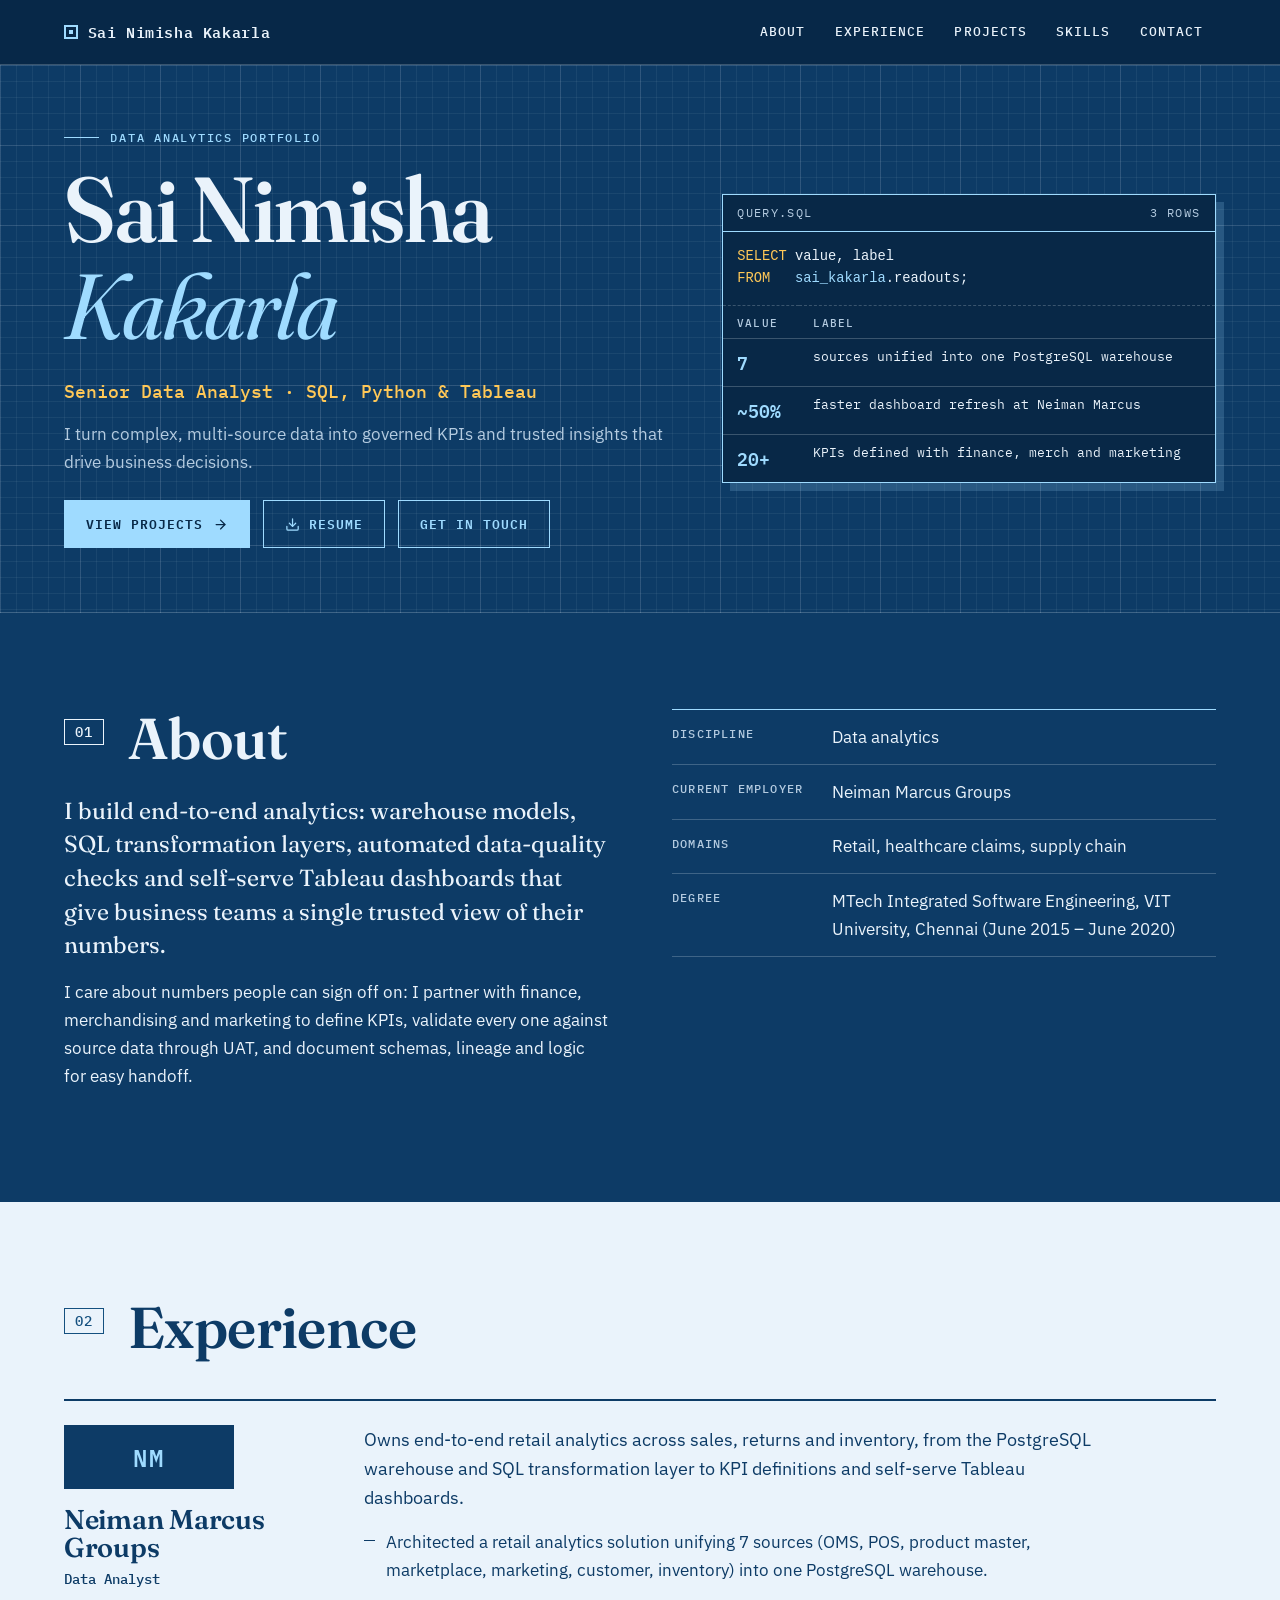
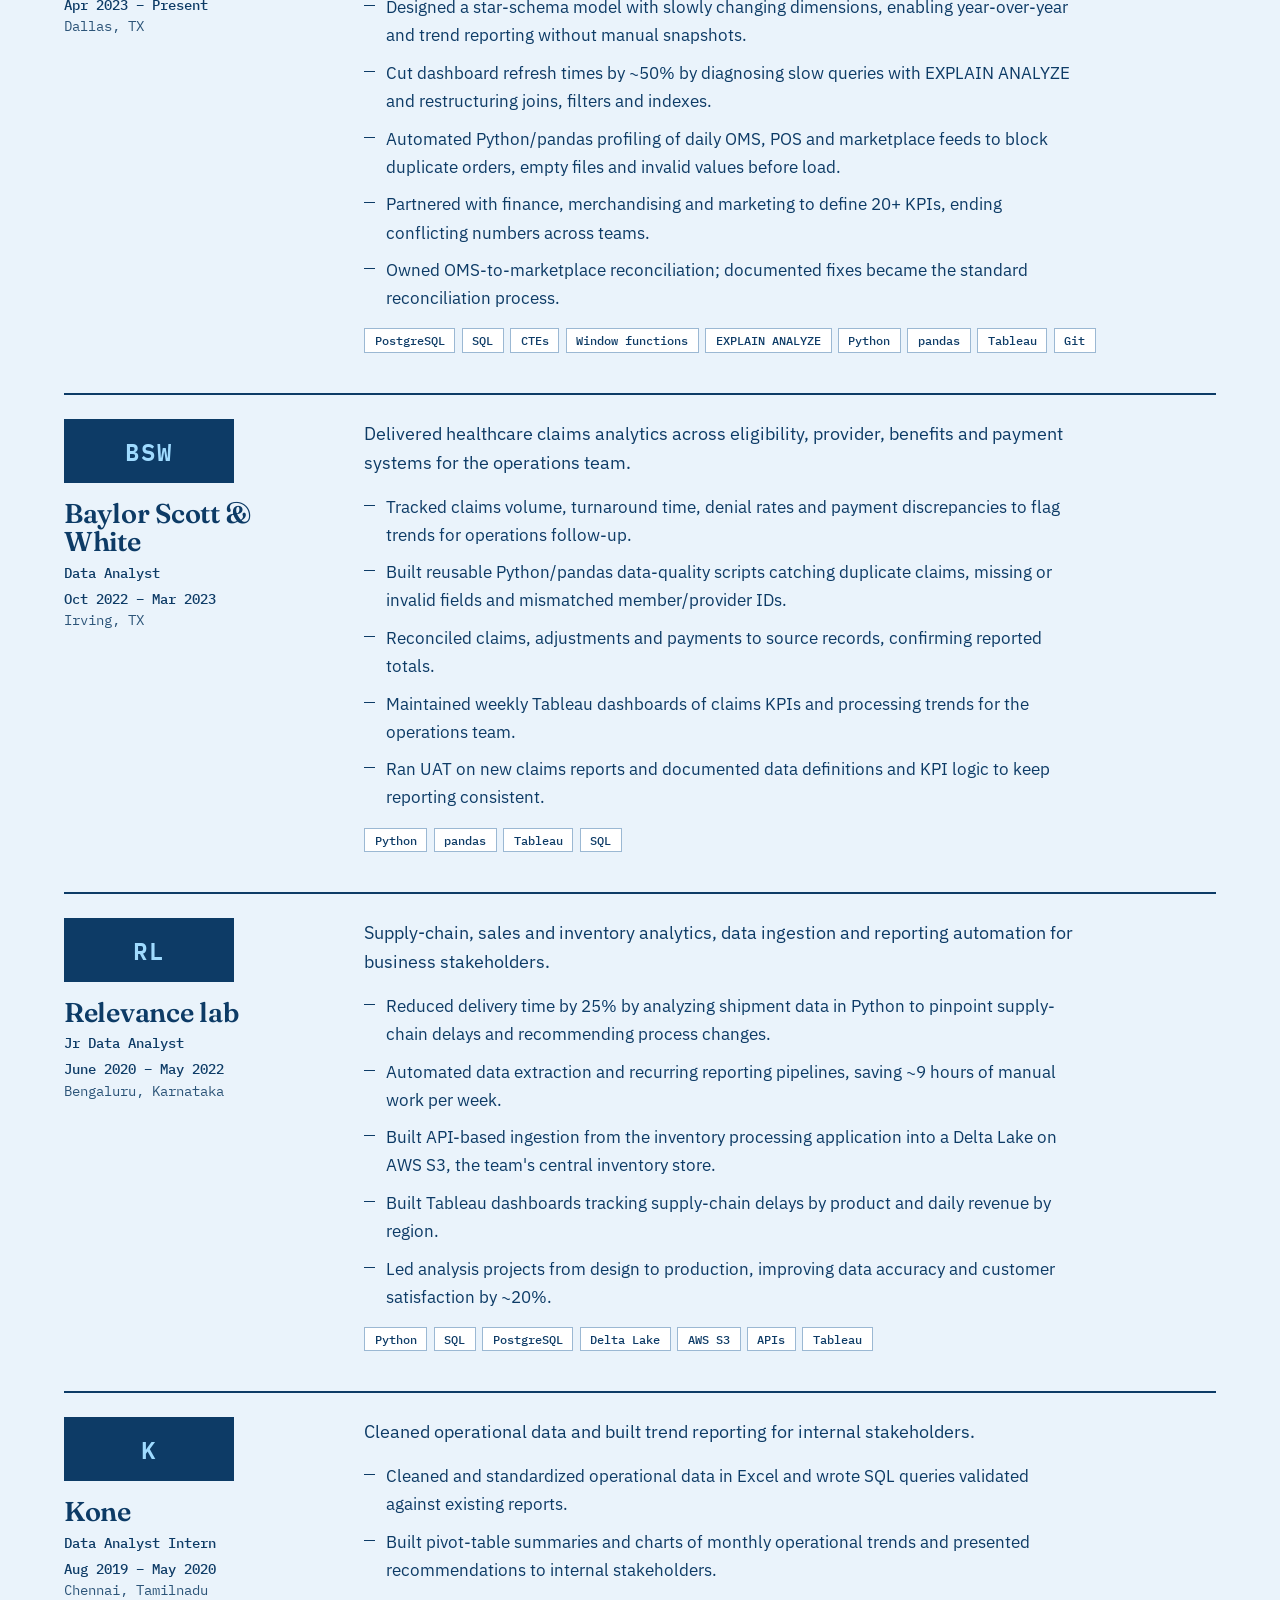
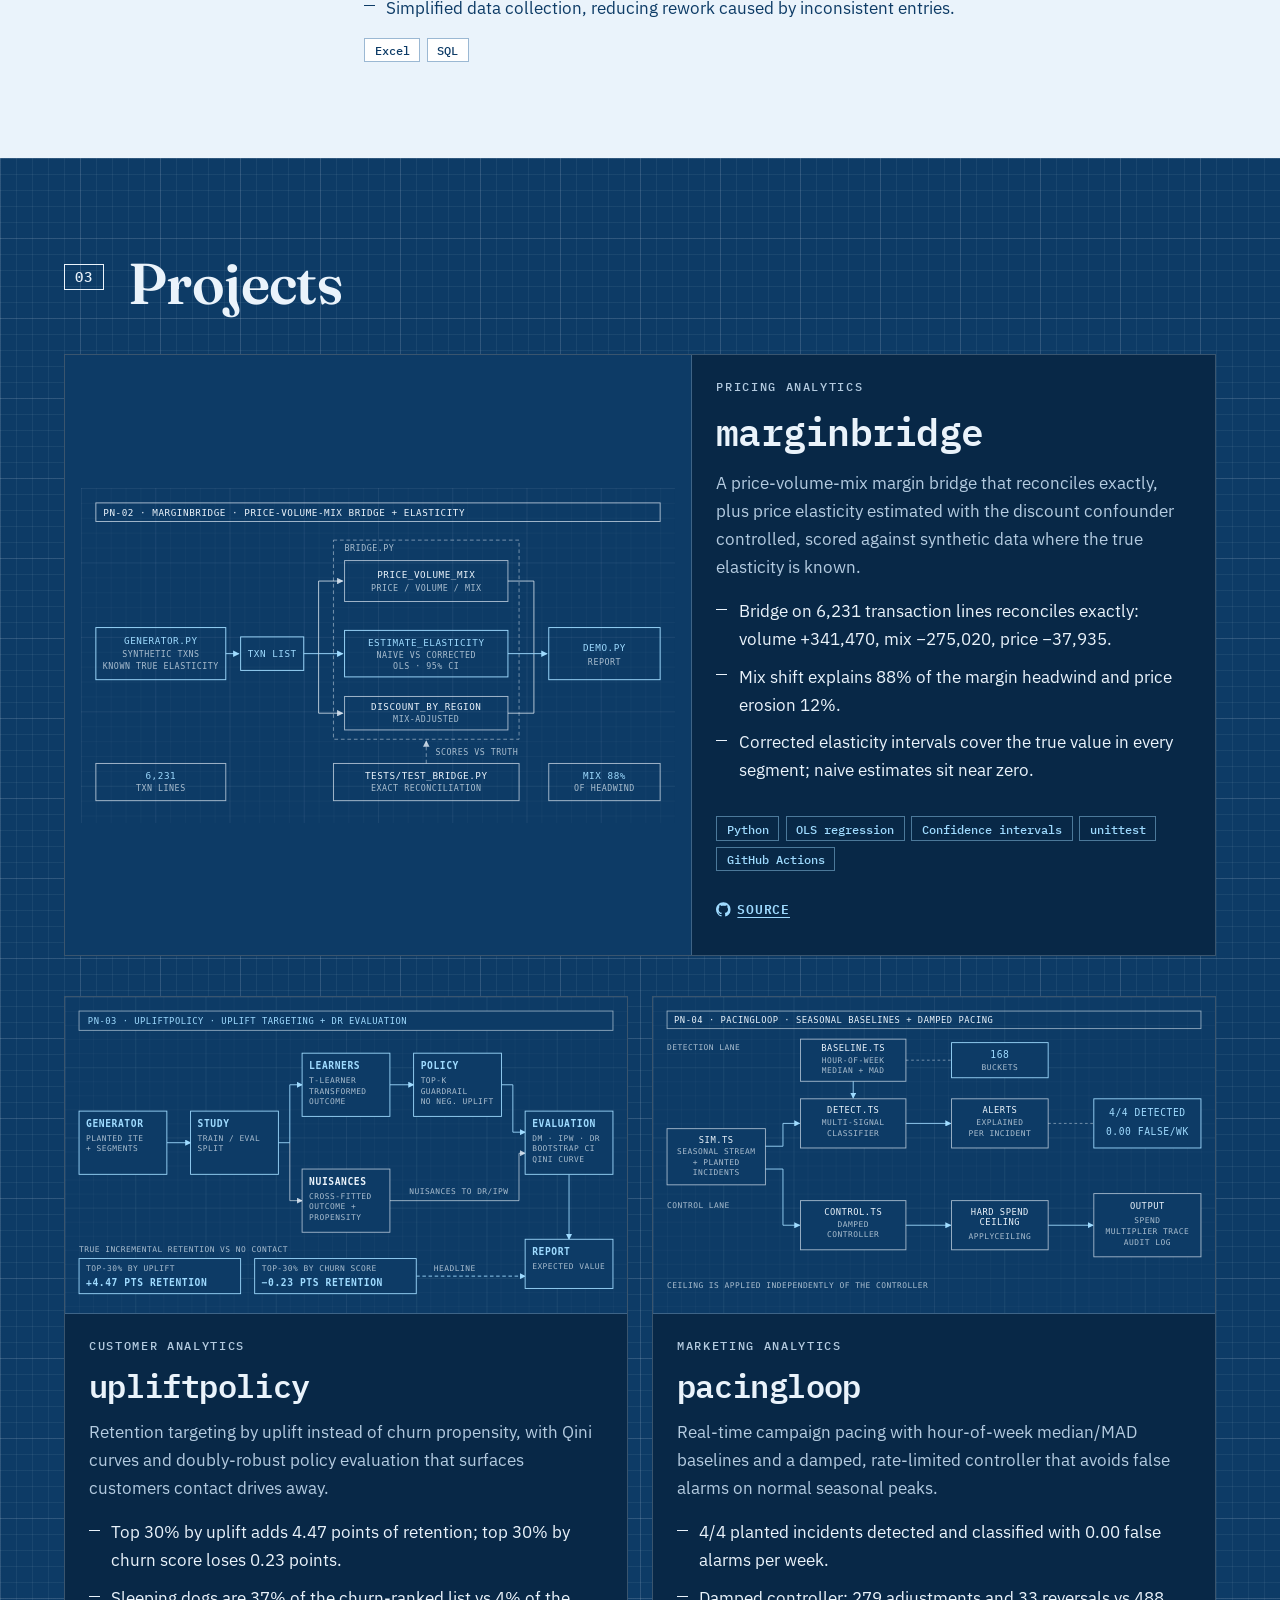
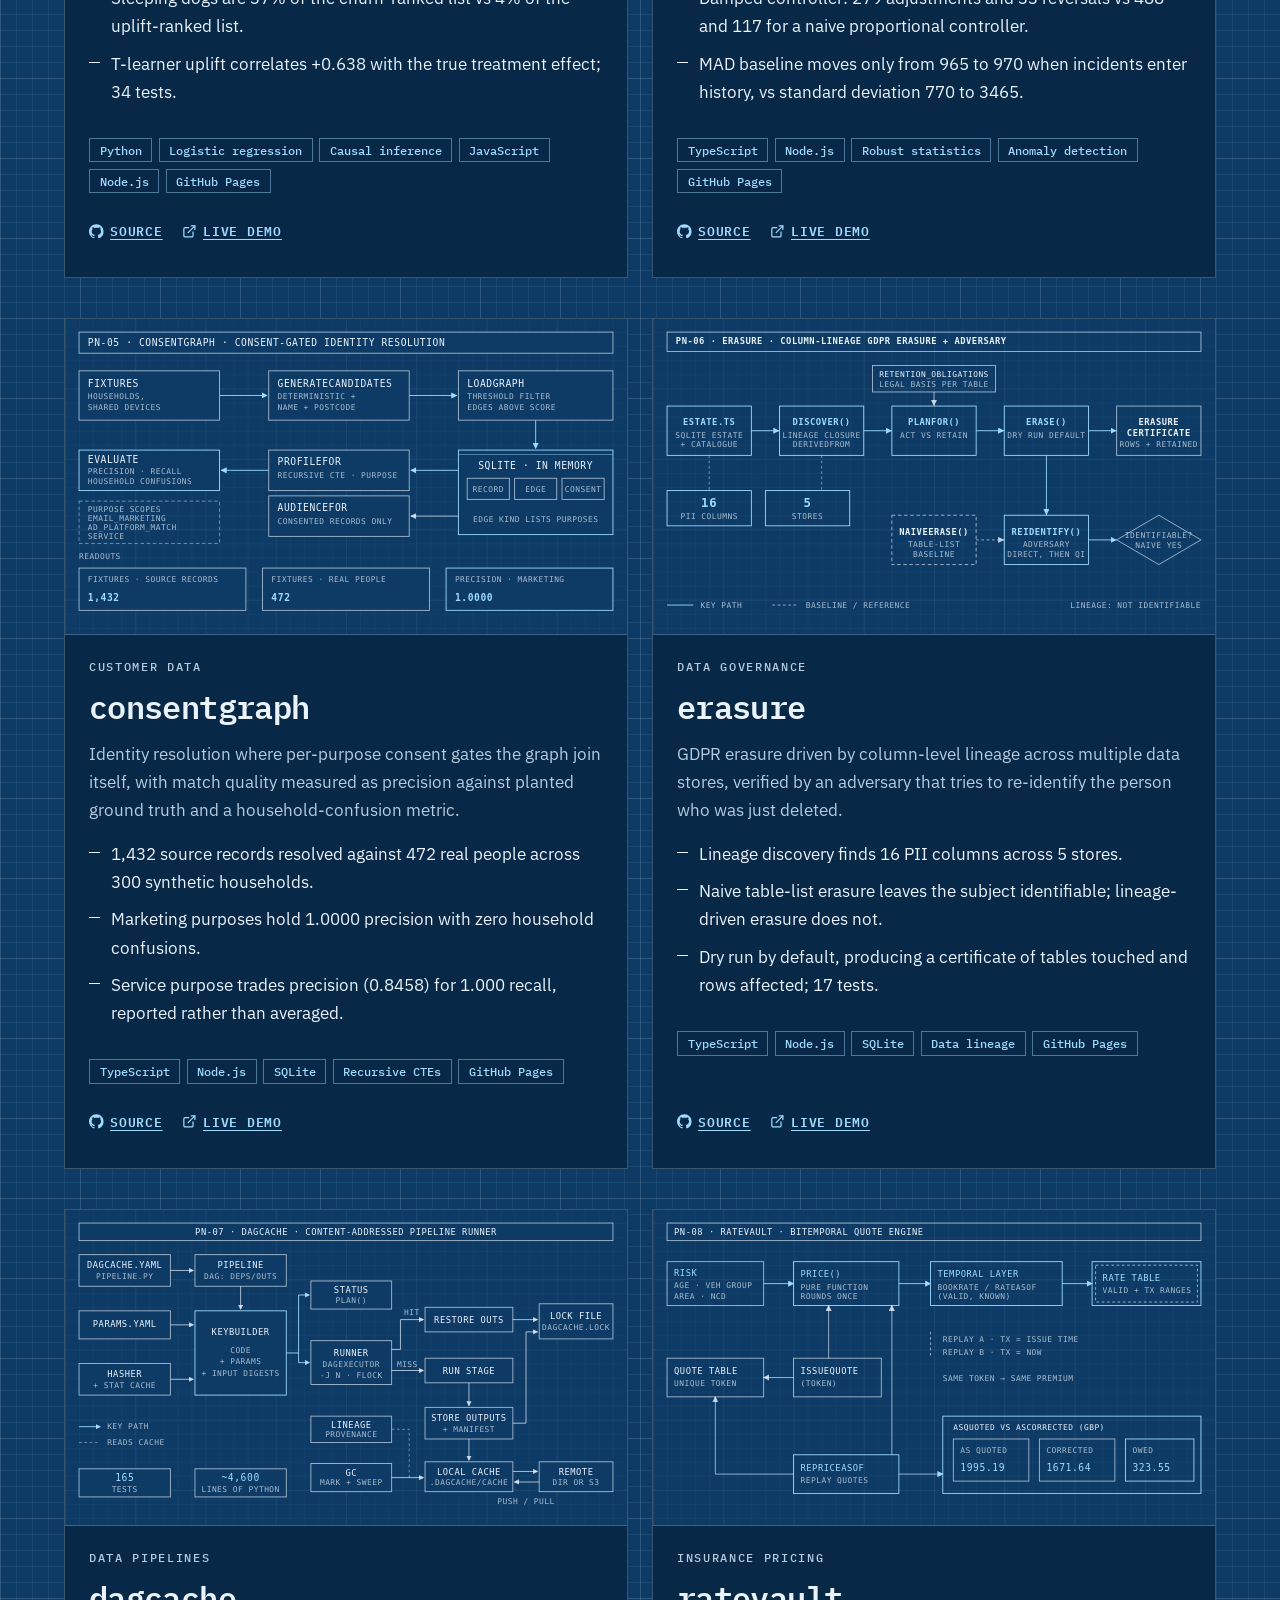
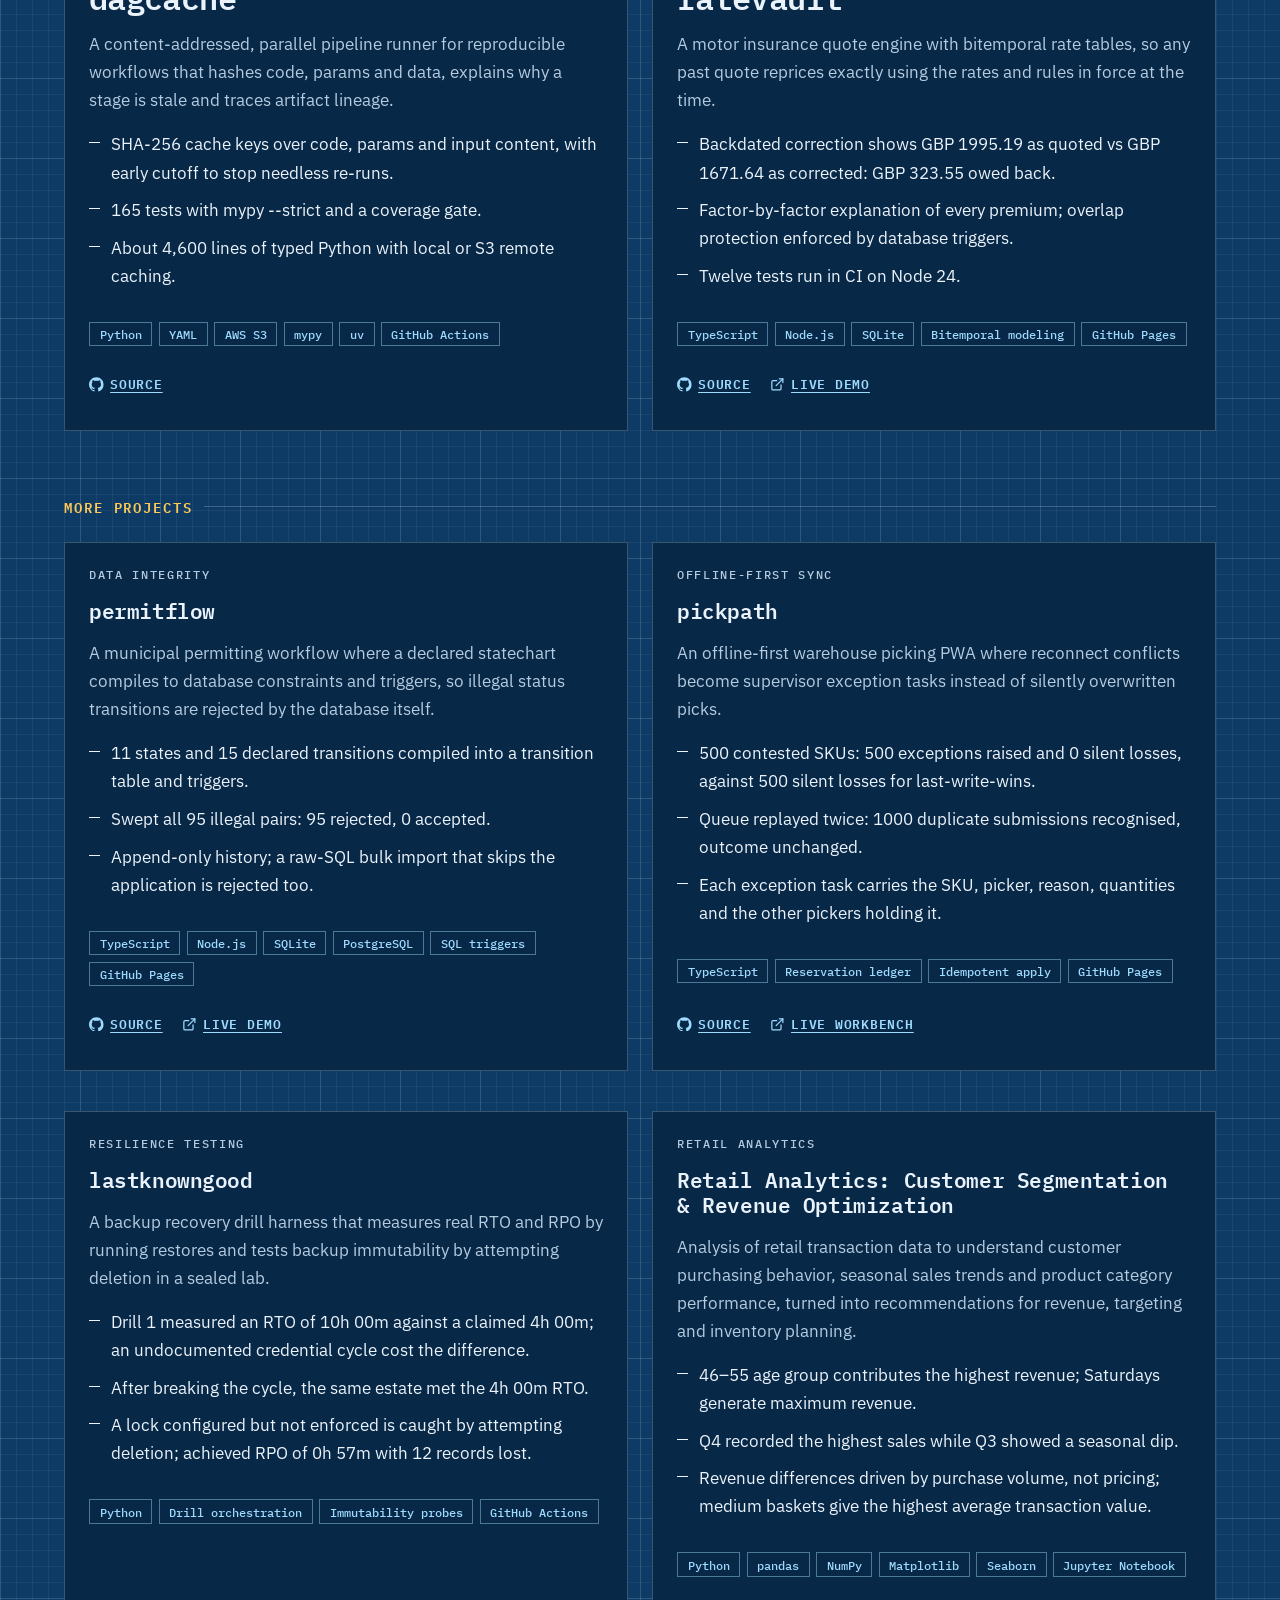
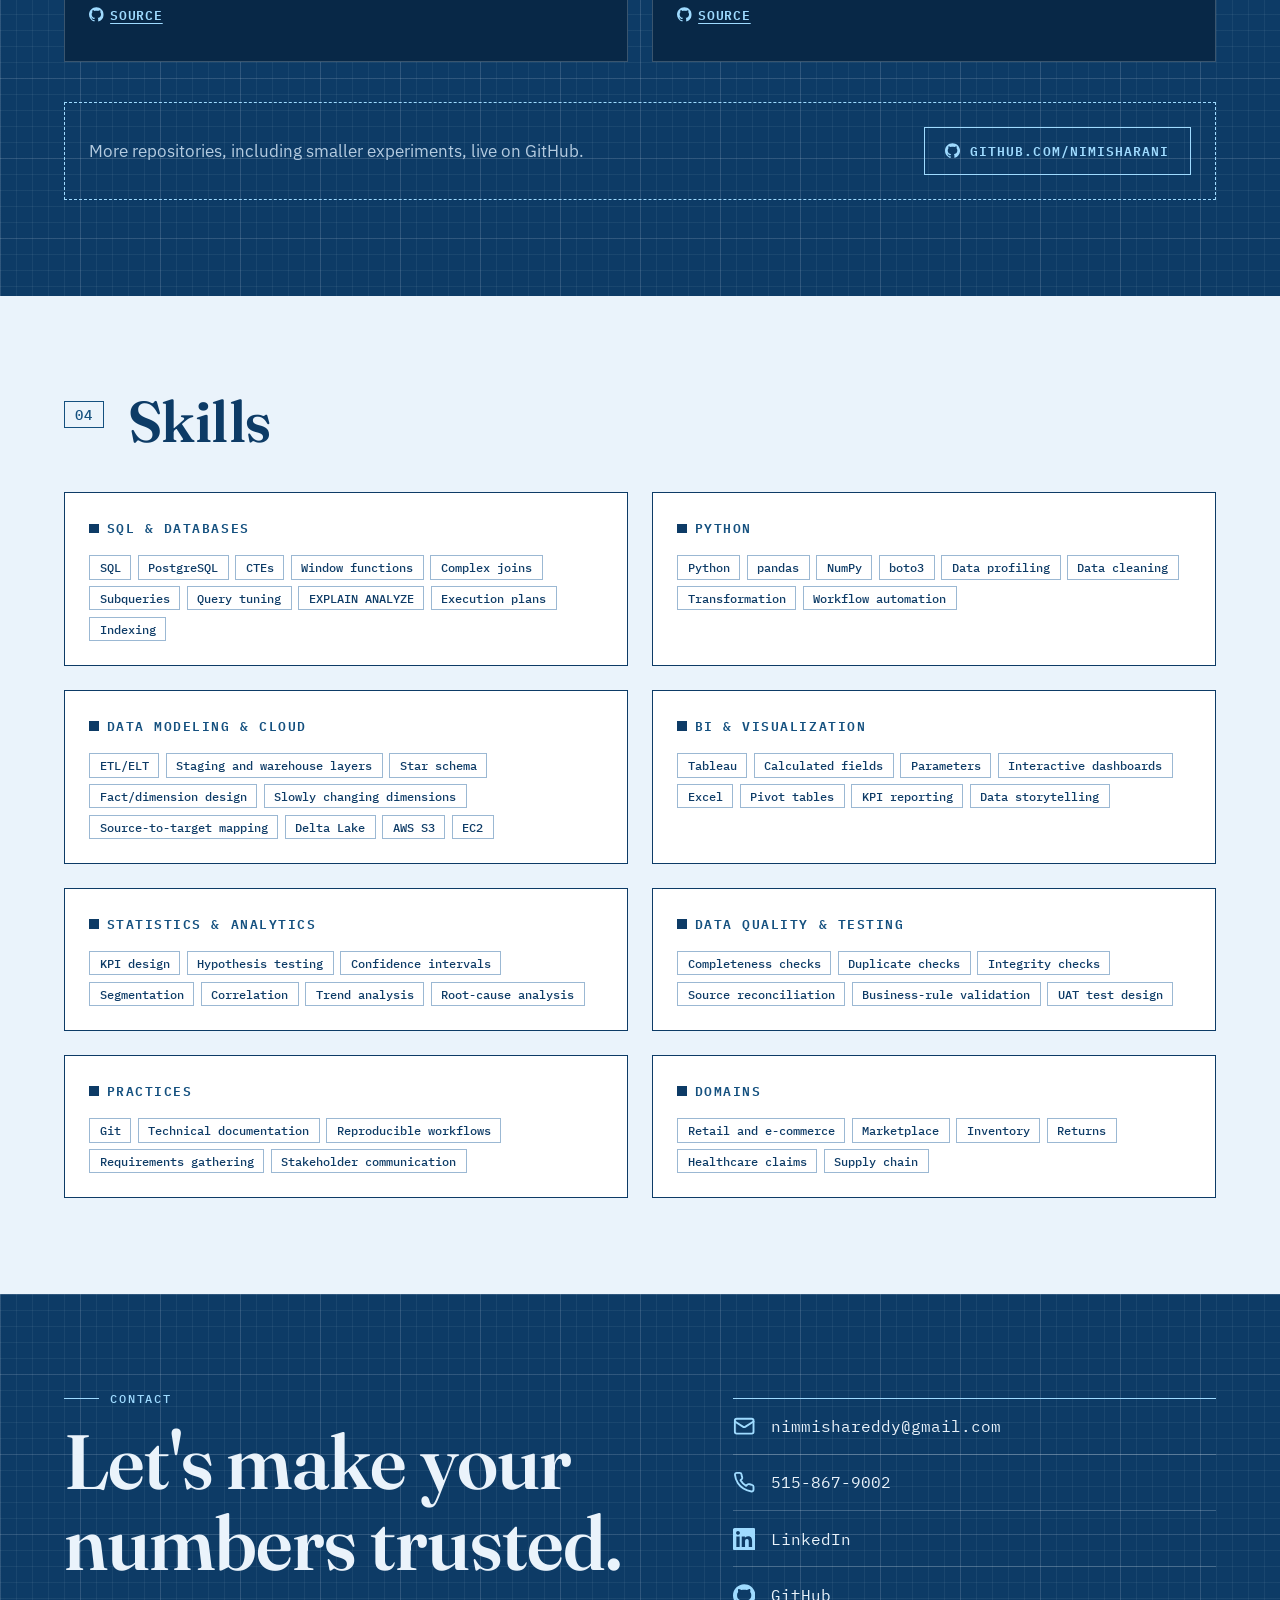
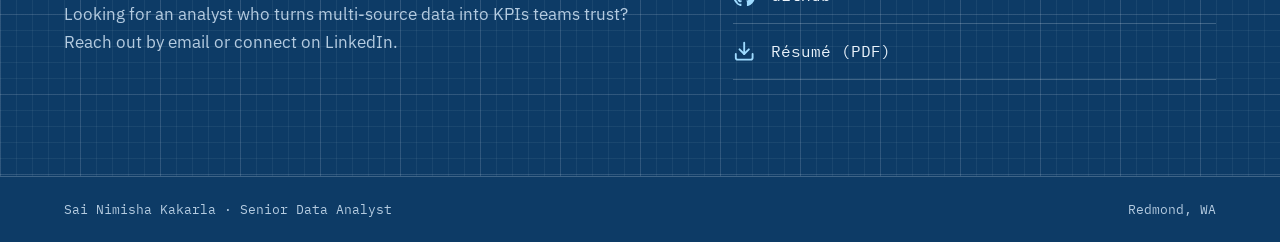
==== index.html @ 50455435 "Portfolio website, revision 1" ====
<!DOCTYPE html>
<html lang="en">
<head>
<meta charset="utf-8">
<meta name="viewport" content="width=device-width, initial-scale=1">
<title>Sai Nimisha Kakarla | Senior Data Analyst</title>
<meta name="description" content="Senior Data Analyst with 6+ years in retail, healthcare and supply chain, building governed KPIs and trusted analytics in SQL, Python and Tableau.">
<link rel="canonical" href="https://nimisharani.github.io/">
<meta property="og:type" content="website">
<meta property="og:title" content="Sai Nimisha Kakarla | Senior Data Analyst">
<meta property="og:description" content="Senior Data Analyst with 6+ years in retail, healthcare and supply chain, building governed KPIs and trusted analytics in SQL, Python and Tableau.">
<meta property="og:url" content="https://nimisharani.github.io/">
<meta property="og:image" content="https://nimisharani.github.io/assets/images/social-card.png">
<meta name="twitter:card" content="summary_large_image">
<meta name="theme-color" content="#0D3B66">
<link rel="icon" href="favicon.svg" type="image/svg+xml">
<link rel="apple-touch-icon" href="apple-touch-icon.png">
<link rel="preconnect" href="https://fonts.googleapis.com">
<link rel="preconnect" href="https://fonts.gstatic.com" crossorigin>
<link href="https://fonts.googleapis.com/css2?family=Fraunces:ital,opsz,wght@0,9..144,400;0,9..144,600;1,9..144,400&family=IBM+Plex+Mono:wght@400;500;600&family=IBM+Plex+Sans:wght@400;500&display=swap" rel="stylesheet">
<link rel="stylesheet" href="assets/css/style.css">
<script type="application/ld+json">{"@context":"https://schema.org","@type":"Person","name":"Sai Nimisha Kakarla","jobTitle":"Senior Data Analyst","url":"https://nimisharani.github.io/","sameAs":["https://github.com/Nimisharani","https://www.linkedin.com/in/nimisha-reddy-810a84141"],"address":{"@type":"PostalAddress","addressLocality":"Redmond","addressRegion":"WA"}}</script>
</head>
<body>
<svg width="0" height="0" style="position:absolute" aria-hidden="true" focusable="false">
  <symbol id="i-github" viewBox="0 0 24 24" fill="currentColor"><path d="M12 .297c-6.63 0-12 5.373-12 12 0 5.303 3.438 9.8 8.205 11.385 .6 .113 .82-.258 .82-.577 0-.285-.01-1.04-.015-2.04-3.338 .724-4.042-1.61-4.042-1.61C4.422 18.07 3.633 17.7 3.633 17.7c-1.087-.744 .084-.729 .084-.729 1.205 .084 1.838 1.236 1.838 1.236 1.07 1.835 2.809 1.305 3.495 .998 .108-.776 .417-1.305 .76-1.605-2.665-.3-5.466-1.332-5.466-5.93 0-1.31 .465-2.38 1.235-3.22-.135-.303-.54-1.523 .105-3.176 0 0 1.005-.322 3.3 1.23 .96-.267 1.98-.399 3-.405 1.02 .006 2.04 .138 3 .405 2.28-1.552 3.285-1.23 3.285-1.23 .645 1.653 .24 2.873 .12 3.176 .765 .84 1.23 1.91 1.23 3.22 0 4.61-2.805 5.625-5.475 5.92 .42 .36 .81 1.096 .81 2.22 0 1.606-.015 2.896-.015 3.286 0 .315 .21 .69 .825 .57C20.565 22.092 24 17.592 24 12.297c0-6.627-5.373-12-12-12"/></symbol>
  <symbol id="i-linkedin" viewBox="0 0 24 24" fill="currentColor"><path d="M20.447 20.452h-3.554v-5.569c0-1.328-.027-3.037-1.852-3.037-1.853 0-2.136 1.445-2.136 2.939v5.667H9.351V9h3.414v1.561h.046c.477-.9 1.637-1.85 3.37-1.85 3.601 0 4.267 2.37 4.267 5.455v6.286zM5.337 7.433c-1.144 0-2.063-.926-2.063-2.065 0-1.138 .92-2.063 2.063-2.063 1.14 0 2.064 .925 2.064 2.063 0 1.139-.925 2.065-2.064 2.065zm1.782 13.019H3.555V9h3.564v11.452zM22.225 0H1.771C.792 0 0 .774 0 1.729v20.542C0 23.227 .792 24 1.771 24h20.451C23.2 24 24 23.227 24 22.271V1.729C24 .774 23.2 0 22.222 0h.003z"/></symbol>
  <symbol id="i-mail" viewBox="0 0 24 24" fill="none" stroke="currentColor" stroke-width="2" stroke-linecap="round" stroke-linejoin="round"><rect width="20" height="16" x="2" y="4" rx="2"/><path d="m22 7-8.97 5.7a1.94 1.94 0 0 1-2.06 0L2 7"/></symbol>
  <symbol id="i-phone" viewBox="0 0 24 24" fill="none" stroke="currentColor" stroke-width="2" stroke-linecap="round" stroke-linejoin="round"><path d="M22 16.92v3a2 2 0 0 1-2.18 2 19.79 19.79 0 0 1-8.63-3.07 19.5 19.5 0 0 1-6-6 19.79 19.79 0 0 1-3.07-8.67A2 2 0 0 1 4.11 2h3a2 2 0 0 1 2 1.72 12.84 12.84 0 0 0 .7 2.81 2 2 0 0 1-.45 2.11L8.09 9.91a16 16 0 0 0 6 6l1.27-1.27a2 2 0 0 1 2.11-.45 12.84 12.84 0 0 0 2.81.7A2 2 0 0 1 22 16.92z"/></symbol>
  <symbol id="i-ext" viewBox="0 0 24 24" fill="none" stroke="currentColor" stroke-width="2" stroke-linecap="round" stroke-linejoin="round"><path d="M15 3h6v6"/><path d="M10 14 21 3"/><path d="M18 13v6a2 2 0 0 1-2 2H5a2 2 0 0 1-2-2V8a2 2 0 0 1 2-2h6"/></symbol>
  <symbol id="i-down" viewBox="0 0 24 24" fill="none" stroke="currentColor" stroke-width="2" stroke-linecap="round" stroke-linejoin="round"><path d="M21 15v4a2 2 0 0 1-2 2H5a2 2 0 0 1-2-2v-4"/><polyline points="7 10 12 15 17 10"/><line x1="12" x2="12" y1="15" y2="3"/></symbol>
  <symbol id="i-arrow" viewBox="0 0 24 24" fill="none" stroke="currentColor" stroke-width="2" stroke-linecap="round" stroke-linejoin="round"><path d="M5 12h14"/><path d="m12 5 7 7-7 7"/></symbol>
  <symbol id="i-menu" viewBox="0 0 24 24" fill="none" stroke="currentColor" stroke-width="2" stroke-linecap="round" stroke-linejoin="round"><line x1="4" x2="20" y1="12" y2="12"/><line x1="4" x2="20" y1="6" y2="6"/><line x1="4" x2="20" y1="18" y2="18"/></symbol>
  <symbol id="i-pin" viewBox="0 0 24 24" fill="none" stroke="currentColor" stroke-width="2" stroke-linecap="round" stroke-linejoin="round"><path d="M20 10c0 4.993-5.539 10.193-7.399 11.799a1 1 0 0 1-1.202 0C9.539 20.193 4 14.993 4 10a8 8 0 0 1 16 0"/><circle cx="12" cy="10" r="3"/></symbol>
</svg>
<a class="skip" href="#main">Skip to content</a>

<header class="top">
  <div class="wrap">
    <a class="brand" href="#top"><i aria-hidden="true"></i>Sai Nimisha Kakarla</a>
    <nav class="nav-d" aria-label="Primary">
      <a href="#about">About</a><a href="#experience">Experience</a><a href="#projects">Projects</a><a href="#skills">Skills</a><a href="#contact">Contact</a>
    </nav>
    <details class="nav-m">
      <summary><svg class="kit-icon" aria-hidden="true"><use href="#i-menu"/></svg>Menu</summary>
      <nav class="panel" aria-label="Mobile">
        <a href="#about">About</a><a href="#experience">Experience</a><a href="#projects">Projects</a><a href="#skills">Skills</a><a href="#contact">Contact</a>
      </nav>
    </details>
  </div>
</header>

<main id="main">
<div id="top" class="hero grid-bg">
  <div class="wrap">
    <div>
      <p class="tag">Data analytics portfolio</p>
      <h1>Sai Nimisha <em>Kakarla</em></h1>
      <p class="role">Senior Data Analyst · SQL, Python &amp; Tableau</p>
      <p class="lede">I turn complex, multi-source data into governed KPIs and trusted insights that drive business decisions.</p>
      <div class="btns">
        <a class="btn primary" href="#projects">View projects <svg class="kit-icon" aria-hidden="true"><use href="#i-arrow"/></svg></a>
        <a class="btn" href="assets/files/sai-kakarla-resume.pdf"><svg class="kit-icon" aria-hidden="true"><use href="#i-down"/></svg>Resume</a>
        <a class="btn" href="#contact">Get in touch</a>
      </div>
    </div>
    <aside class="query" aria-label="Career readout">
      <header><span>query.sql</span><span>3 rows</span></header>
      <pre><span class="k">SELECT</span> value, label
<span class="k">FROM</span>   <span class="c">sai_kakarla</span>.readouts;</pre>
      <table>
        <thead><tr><th scope="col">value</th><th scope="col">label</th></tr></thead>
        <tbody>
          <tr><td>7</td><td>sources unified into one PostgreSQL warehouse</td></tr>
          <tr><td>~50%</td><td>faster dashboard refresh at Neiman Marcus</td></tr>
          <tr><td>20+</td><td>KPIs defined with finance, merch and marketing</td></tr>
        </tbody>
      </table>
    </aside>
  </div>
</div>

<section id="about" class="about">
  <div class="wrap">
    <div>
      <div class="sec-head" style="margin-bottom:var(--s3)"><span class="n">01</span><h2>About</h2></div>
      <p>I build end-to-end analytics: warehouse models, SQL transformation layers, automated data-quality checks and self-serve Tableau dashboards that give business teams a single trusted view of their numbers.</p>
      <p>I care about numbers people can sign off on: I partner with finance, merchandising and marketing to define KPIs, validate every one against source data through UAT, and document schemas, lineage and logic for easy handoff.</p>
    </div>
    <dl class="facts">
      <div><dt>Discipline</dt><dd>Data analytics</dd></div>
      <div><dt>Current employer</dt><dd>Neiman Marcus Groups</dd></div>
      <div><dt>Domains</dt><dd>Retail, healthcare claims, supply chain</dd></div>
      <div><dt>Degree</dt><dd>MTech Integrated Software Engineering, VIT University, Chennai (June 2015 – June 2020)</dd></div>
    </dl>
  </div>
</section>

<section id="experience" class="pale">
  <div class="wrap">
    <div class="sec-head"><span class="n">02</span><h2>Experience</h2></div>
    <div class="roles">

      <article class="role-card">
        <div class="role-meta">
          <div class="logo" aria-hidden="true">NM</div>
          <h3>Neiman Marcus Groups</h3>
          <p class="dates">Data Analyst</p>
          <p class="dates">Apr 2023 – Present</p>
          <p class="loc">Dallas, TX</p>
        </div>
        <div class="role-body">
          <p>Owns end-to-end retail analytics across sales, returns and inventory, from the PostgreSQL warehouse and SQL transformation layer to KPI definitions and self-serve Tableau dashboards.</p>
          <details class="fold" open><summary>Highlights</summary>
          <ul class="hl">
            <li>Architected a retail analytics solution unifying 7 sources (OMS, POS, product master, marketplace, marketing, customer, inventory) into one PostgreSQL warehouse.</li>
            <li>Designed a star-schema model with slowly changing dimensions, enabling year-over-year and trend reporting without manual snapshots.</li>
            <li>Cut dashboard refresh times by ~50% by diagnosing slow queries with EXPLAIN ANALYZE and restructuring joins, filters and indexes.</li>
            <li>Automated Python/pandas profiling of daily OMS, POS and marketplace feeds to block duplicate orders, empty files and invalid values before load.</li>
            <li>Partnered with finance, merchandising and marketing to define 20+ KPIs, ending conflicting numbers across teams.</li>
            <li>Owned OMS-to-marketplace reconciliation; documented fixes became the standard reconciliation process.</li>
          </ul></details>
          <ul class="chips"><li>PostgreSQL</li><li>SQL</li><li>CTEs</li><li>Window functions</li><li>EXPLAIN ANALYZE</li><li>Python</li><li>pandas</li><li>Tableau</li><li>Git</li></ul>
        </div>
      </article>

      <article class="role-card">
        <div class="role-meta">
          <div class="logo" aria-hidden="true">BSW</div>
          <h3>Baylor Scott &amp; White</h3>
          <p class="dates">Data Analyst</p>
          <p class="dates">Oct 2022 – Mar 2023</p>
          <p class="loc">Irving, TX</p>
        </div>
        <div class="role-body">
          <p>Delivered healthcare claims analytics across eligibility, provider, benefits and payment systems for the operations team.</p>
          <details class="fold" open><summary>Highlights</summary>
          <ul class="hl">
            <li>Tracked claims volume, turnaround time, denial rates and payment discrepancies to flag trends for operations follow-up.</li>
            <li>Built reusable Python/pandas data-quality scripts catching duplicate claims, missing or invalid fields and mismatched member/provider IDs.</li>
            <li>Reconciled claims, adjustments and payments to source records, confirming reported totals.</li>
            <li>Maintained weekly Tableau dashboards of claims KPIs and processing trends for the operations team.</li>
            <li>Ran UAT on new claims reports and documented data definitions and KPI logic to keep reporting consistent.</li>
          </ul></details>
          <ul class="chips"><li>Python</li><li>pandas</li><li>Tableau</li><li>SQL</li></ul>
        </div>
      </article>

      <article class="role-card">
        <div class="role-meta">
          <div class="logo" aria-hidden="true">RL</div>
          <h3>Relevance lab</h3>
          <p class="dates">Jr Data Analyst</p>
          <p class="dates">June 2020 – May 2022</p>
          <p class="loc">Bengaluru, Karnataka</p>
        </div>
        <div class="role-body">
          <p>Supply-chain, sales and inventory analytics, data ingestion and reporting automation for business stakeholders.</p>
          <details class="fold" open><summary>Highlights</summary>
          <ul class="hl">
            <li>Reduced delivery time by 25% by analyzing shipment data in Python to pinpoint supply-chain delays and recommending process changes.</li>
            <li>Automated data extraction and recurring reporting pipelines, saving ~9 hours of manual work per week.</li>
            <li>Built API-based ingestion from the inventory processing application into a Delta Lake on AWS S3, the team's central inventory store.</li>
            <li>Built Tableau dashboards tracking supply-chain delays by product and daily revenue by region.</li>
            <li>Led analysis projects from design to production, improving data accuracy and customer satisfaction by ~20%.</li>
          </ul></details>
          <ul class="chips"><li>Python</li><li>SQL</li><li>PostgreSQL</li><li>Delta Lake</li><li>AWS S3</li><li>APIs</li><li>Tableau</li></ul>
        </div>
      </article>

      <article class="role-card">
        <div class="role-meta">
          <div class="logo" aria-hidden="true">K</div>
          <h3>Kone</h3>
          <p class="dates">Data Analyst Intern</p>
          <p class="dates">Aug 2019 – May 2020</p>
          <p class="loc">Chennai, Tamilnadu</p>
        </div>
        <div class="role-body">
          <p>Cleaned operational data and built trend reporting for internal stakeholders.</p>
          <details class="fold" open><summary>Highlights</summary>
          <ul class="hl">
            <li>Cleaned and standardized operational data in Excel and wrote SQL queries validated against existing reports.</li>
            <li>Built pivot-table summaries and charts of monthly operational trends and presented recommendations to internal stakeholders.</li>
            <li>Simplified data collection, reducing rework caused by inconsistent entries.</li>
          </ul></details>
          <ul class="chips"><li>Excel</li><li>SQL</li></ul>
        </div>
      </article>
    </div>
  </div>
</section>

<section id="projects" class="grid-bg">
  <div class="wrap">
    <div class="sec-head"><span class="n">03</span><h2>Projects</h2></div>
    <p class="scroll-hint">Swipe through projects →</p>
    <div class="proj-grid">

      <article class="card feat">
        <div class="vis"><img src="assets/images/projects/marginbridge.svg" alt="Schematic: generator feeds a transaction list into price-volume-mix, elasticity and regional discount functions, then a report" width="640" height="360"></div>
        <div class="body">
          <p class="cat">Pricing analytics</p>
          <h3>marginbridge</h3>
          <p>A price-volume-mix margin bridge that reconciles exactly, plus price elasticity estimated with the discount confounder controlled, scored against synthetic data where the true elasticity is known.</p>
          <details class="fold" open><summary>Key results</summary>
          <ul class="hl"><li>Bridge on 6,231 transaction lines reconciles exactly: volume +341,470, mix −275,020, price −37,935.</li><li>Mix shift explains 88% of the margin headwind and price erosion 12%.</li><li>Corrected elasticity intervals cover the true value in every segment; naive estimates sit near zero.</li></ul></details>
          <ul class="chips"><li>Python</li><li>OLS regression</li><li>Confidence intervals</li><li>unittest</li><li>GitHub Actions</li></ul>
          <div class="links"><a href="https://github.com/Nimisharani/marginbridge"><svg class="kit-icon" aria-hidden="true"><use href="#i-github"/></svg>Source</a></div>
        </div>
      </article>

      <article class="card">
        <div class="vis"><img src="assets/images/projects/upliftpolicy.svg" alt="Schematic: generator and study split feed uplift learners and cross-fitted nuisance models into policy and evaluation" width="640" height="360"></div>
        <div class="body">
          <p class="cat">Customer analytics</p>
          <h3>upliftpolicy</h3>
          <p>Retention targeting by uplift instead of churn propensity, with Qini curves and doubly-robust policy evaluation that surfaces customers contact drives away.</p>
          <details class="fold" open><summary>Key results</summary>
          <ul class="hl"><li>Top 30% by uplift adds 4.47 points of retention; top 30% by churn score loses 0.23 points.</li><li>Sleeping dogs are 37% of the churn-ranked list vs 4% of the uplift-ranked list.</li><li>T-learner uplift correlates +0.638 with the true treatment effect; 34 tests.</li></ul></details>
          <ul class="chips"><li>Python</li><li>Logistic regression</li><li>Causal inference</li><li>JavaScript</li><li>Node.js</li><li>GitHub Pages</li></ul>
          <div class="links"><a href="https://github.com/Nimisharani/upliftpolicy"><svg class="kit-icon" aria-hidden="true"><use href="#i-github"/></svg>Source</a><a href="https://Nimisharani.github.io/upliftpolicy/"><svg class="kit-icon" aria-hidden="true"><use href="#i-ext"/></svg>Live demo</a></div>
        </div>
      </article>

      <article class="card">
        <div class="vis"><img src="assets/images/projects/pacingloop.svg" alt="Schematic: seasonal simulator feeds a classifier and a damped controller, capped by a hard spend ceiling" width="640" height="360"></div>
        <div class="body">
          <p class="cat">Marketing analytics</p>
          <h3>pacingloop</h3>
          <p>Real-time campaign pacing with hour-of-week median/MAD baselines and a damped, rate-limited controller that avoids false alarms on normal seasonal peaks.</p>
          <details class="fold" open><summary>Key results</summary>
          <ul class="hl"><li>4/4 planted incidents detected and classified with 0.00 false alarms per week.</li><li>Damped controller: 279 adjustments and 33 reversals vs 488 and 117 for a naive proportional controller.</li><li>MAD baseline moves only from 965 to 970 when incidents enter history, vs standard deviation 770 to 3465.</li></ul></details>
          <ul class="chips"><li>TypeScript</li><li>Node.js</li><li>Robust statistics</li><li>Anomaly detection</li><li>GitHub Pages</li></ul>
          <div class="links"><a href="https://github.com/Nimisharani/pacingloop"><svg class="kit-icon" aria-hidden="true"><use href="#i-github"/></svg>Source</a><a href="https://Nimisharani.github.io/pacingloop/"><svg class="kit-icon" aria-hidden="true"><use href="#i-ext"/></svg>Live demo</a></div>
        </div>
      </article>

      <article class="card">
        <div class="vis"><img src="assets/images/projects/consentgraph.svg" alt="Schematic: fixtures and candidate links load a consent-gated graph in SQLite, queried by purpose and evaluated for precision" width="640" height="360"></div>
        <div class="body">
          <p class="cat">Customer data</p>
          <h3>consentgraph</h3>
          <p>Identity resolution where per-purpose consent gates the graph join itself, with match quality measured as precision against planted ground truth and a household-confusion metric.</p>
          <details class="fold" open><summary>Key results</summary>
          <ul class="hl"><li>1,432 source records resolved against 472 real people across 300 synthetic households.</li><li>Marketing purposes hold 1.0000 precision with zero household confusions.</li><li>Service purpose trades precision (0.8458) for 1.000 recall, reported rather than averaged.</li></ul></details>
          <ul class="chips"><li>TypeScript</li><li>Node.js</li><li>SQLite</li><li>Recursive CTEs</li><li>GitHub Pages</li></ul>
          <div class="links"><a href="https://github.com/Nimisharani/consentgraph"><svg class="kit-icon" aria-hidden="true"><use href="#i-github"/></svg>Source</a><a href="https://Nimisharani.github.io/consentgraph/"><svg class="kit-icon" aria-hidden="true"><use href="#i-ext"/></svg>Live demo</a></div>
        </div>
      </article>

      <article class="card">
        <div class="vis"><img src="assets/images/projects/erasure.svg" alt="Schematic: a column catalogue drives lineage discovery, an erasure plan, a certificate and an adversary that tries to re-identify the subject" width="640" height="360"></div>
        <div class="body">
          <p class="cat">Data governance</p>
          <h3>erasure</h3>
          <p>GDPR erasure driven by column-level lineage across multiple data stores, verified by an adversary that tries to re-identify the person who was just deleted.</p>
          <details class="fold" open><summary>Key results</summary>
          <ul class="hl"><li>Lineage discovery finds 16 PII columns across 5 stores.</li><li>Naive table-list erasure leaves the subject identifiable; lineage-driven erasure does not.</li><li>Dry run by default, producing a certificate of tables touched and rows affected; 17 tests.</li></ul></details>
          <ul class="chips"><li>TypeScript</li><li>Node.js</li><li>SQLite</li><li>Data lineage</li><li>GitHub Pages</li></ul>
          <div class="links"><a href="https://github.com/Nimisharani/erasure"><svg class="kit-icon" aria-hidden="true"><use href="#i-github"/></svg>Source</a><a href="https://Nimisharani.github.io/erasure/"><svg class="kit-icon" aria-hidden="true"><use href="#i-ext"/></svg>Live demo</a></div>
        </div>
      </article>

      <article class="card">
        <div class="vis"><img src="assets/images/projects/dagcache.svg" alt="Schematic: stage definitions build content-addressed cache keys, run in parallel, and store outputs in a local or S3 cache" width="640" height="360"></div>
        <div class="body">
          <p class="cat">Data pipelines</p>
          <h3>dagcache</h3>
          <p>A content-addressed, parallel pipeline runner for reproducible workflows that hashes code, params and data, explains why a stage is stale and traces artifact lineage.</p>
          <details class="fold" open><summary>Key results</summary>
          <ul class="hl"><li>SHA-256 cache keys over code, params and input content, with early cutoff to stop needless re-runs.</li><li>165 tests with mypy --strict and a coverage gate.</li><li>About 4,600 lines of typed Python with local or S3 remote caching.</li></ul></details>
          <ul class="chips"><li>Python</li><li>YAML</li><li>AWS S3</li><li>mypy</li><li>uv</li><li>GitHub Actions</li></ul>
          <div class="links"><a href="https://github.com/Nimisharani/dagcache"><svg class="kit-icon" aria-hidden="true"><use href="#i-github"/></svg>Source</a></div>
        </div>
      </article>

      <article class="card">
        <div class="vis"><img src="assets/images/projects/ratevault.svg" alt="Schematic of the ratevault bitemporal rate tables and quote engine" width="640" height="360"></div>
        <div class="body">
          <p class="cat">Insurance pricing</p>
          <h3>ratevault</h3>
          <p>A motor insurance quote engine with bitemporal rate tables, so any past quote reprices exactly using the rates and rules in force at the time.</p>
          <details class="fold" open><summary>Key results</summary>
          <ul class="hl"><li>Backdated correction shows GBP 1995.19 as quoted vs GBP 1671.64 as corrected: GBP 323.55 owed back.</li><li>Factor-by-factor explanation of every premium; overlap protection enforced by database triggers.</li><li>Twelve tests run in CI on Node 24.</li></ul></details>
          <ul class="chips"><li>TypeScript</li><li>Node.js</li><li>SQLite</li><li>Bitemporal modeling</li><li>GitHub Pages</li></ul>
          <div class="links"><a href="https://github.com/Nimisharani/ratevault"><svg class="kit-icon" aria-hidden="true"><use href="#i-github"/></svg>Source</a><a href="https://Nimisharani.github.io/ratevault/"><svg class="kit-icon" aria-hidden="true"><use href="#i-ext"/></svg>Live demo</a></div>
        </div>
      </article>

    </div>
    <h3 class="more-h">More projects</h3>
    <div class="proj-grid sm-grid">
      <article class="card sm">
        <div class="body">
          <p class="cat">Data integrity</p>
          <h3>permitflow</h3>
          <p>A municipal permitting workflow where a declared statechart compiles to database constraints and triggers, so illegal status transitions are rejected by the database itself.</p>
          <details class="fold" open><summary>Key results</summary>
          <ul class="hl"><li>11 states and 15 declared transitions compiled into a transition table and triggers.</li><li>Swept all 95 illegal pairs: 95 rejected, 0 accepted.</li><li>Append-only history; a raw-SQL bulk import that skips the application is rejected too.</li></ul></details>
          <ul class="chips"><li>TypeScript</li><li>Node.js</li><li>SQLite</li><li>PostgreSQL</li><li>SQL triggers</li><li>GitHub Pages</li></ul>
          <div class="links"><a href="https://github.com/Nimisharani/permitflow"><svg class="kit-icon" aria-hidden="true"><use href="#i-github"/></svg>Source</a><a href="https://Nimisharani.github.io/permitflow/"><svg class="kit-icon" aria-hidden="true"><use href="#i-ext"/></svg>Live demo</a></div>
        </div>
      </article>

      <article class="card sm">
        <div class="body">
          <p class="cat">Offline-first sync</p>
          <h3>pickpath</h3>
          <p>An offline-first warehouse picking PWA where reconnect conflicts become supervisor exception tasks instead of silently overwritten picks.</p>
          <details class="fold" open><summary>Key results</summary>
          <ul class="hl"><li>500 contested SKUs: 500 exceptions raised and 0 silent losses, against 500 silent losses for last-write-wins.</li><li>Queue replayed twice: 1000 duplicate submissions recognised, outcome unchanged.</li><li>Each exception task carries the SKU, picker, reason, quantities and the other pickers holding it.</li></ul></details>
          <ul class="chips"><li>TypeScript</li><li>Reservation ledger</li><li>Idempotent apply</li><li>GitHub Pages</li></ul>
          <div class="links"><a href="https://github.com/Nimisharani/pickpath"><svg class="kit-icon" aria-hidden="true"><use href="#i-github"/></svg>Source</a><a href="https://Nimisharani.github.io/pickpath/"><svg class="kit-icon" aria-hidden="true"><use href="#i-ext"/></svg>Live workbench</a></div>
        </div>
      </article>

      <article class="card sm">
        <div class="body">
          <p class="cat">Resilience testing</p>
          <h3>lastknowngood</h3>
          <p>A backup recovery drill harness that measures real RTO and RPO by running restores and tests backup immutability by attempting deletion in a sealed lab.</p>
          <details class="fold" open><summary>Key results</summary>
          <ul class="hl"><li>Drill 1 measured an RTO of 10h 00m against a claimed 4h 00m; an undocumented credential cycle cost the difference.</li><li>After breaking the cycle, the same estate met the 4h 00m RTO.</li><li>A lock configured but not enforced is caught by attempting deletion; achieved RPO of 0h 57m with 12 records lost.</li></ul></details>
          <ul class="chips"><li>Python</li><li>Drill orchestration</li><li>Immutability probes</li><li>GitHub Actions</li></ul>
          <div class="links"><a href="https://github.com/Nimisharani/lastknowngood"><svg class="kit-icon" aria-hidden="true"><use href="#i-github"/></svg>Source</a></div>
        </div>
      </article>

      <article class="card sm">
        <div class="body">
          <p class="cat">Retail analytics</p>
          <h3>Retail Analytics: Customer Segmentation &amp; Revenue Optimization</h3>
          <p>Analysis of retail transaction data to understand customer purchasing behavior, seasonal sales trends and product category performance, turned into recommendations for revenue, targeting and inventory planning.</p>
          <details class="fold" open><summary>Key findings</summary>
          <ul class="hl"><li>46–55 age group contributes the highest revenue; Saturdays generate maximum revenue.</li><li>Q4 recorded the highest sales while Q3 showed a seasonal dip.</li><li>Revenue differences driven by purchase volume, not pricing; medium baskets give the highest average transaction value.</li></ul></details>
          <ul class="chips"><li>Python</li><li>pandas</li><li>NumPy</li><li>Matplotlib</li><li>Seaborn</li><li>Jupyter Notebook</li></ul>
          <div class="links"><a href="https://github.com/Nimisharani/retail-analytics-customer-segmentation"><svg class="kit-icon" aria-hidden="true"><use href="#i-github"/></svg>Source</a></div>
        </div>
      </article>
    </div>
    <div class="more">
      <p>More repositories, including smaller experiments, live on GitHub.</p>
      <a class="btn" href="https://github.com/Nimisharani"><svg class="kit-icon" aria-hidden="true"><use href="#i-github"/></svg>github.com/Nimisharani</a>
    </div>
  </div>
</section>

<section id="skills" class="pale">
  <div class="wrap">
    <div class="sec-head"><span class="n">04</span><h2>Skills</h2></div>
    <div class="skills">
      <div class="skill"><h3>SQL &amp; Databases</h3><ul class="chips"><li>SQL</li><li>PostgreSQL</li><li>CTEs</li><li>Window functions</li><li>Complex joins</li><li>Subqueries</li><li>Query tuning</li><li>EXPLAIN ANALYZE</li><li>Execution plans</li><li>Indexing</li></ul></div>
      <div class="skill"><h3>Python</h3><ul class="chips"><li>Python</li><li>pandas</li><li>NumPy</li><li>boto3</li><li>Data profiling</li><li>Data cleaning</li><li>Transformation</li><li>Workflow automation</li></ul></div>
      <div class="skill"><h3>Data Modeling &amp; Cloud</h3><ul class="chips"><li>ETL/ELT</li><li>Staging and warehouse layers</li><li>Star schema</li><li>Fact/dimension design</li><li>Slowly changing dimensions</li><li>Source-to-target mapping</li><li>Delta Lake</li><li>AWS S3</li><li>EC2</li></ul></div>
      <div class="skill"><h3>BI &amp; Visualization</h3><ul class="chips"><li>Tableau</li><li>Calculated fields</li><li>Parameters</li><li>Interactive dashboards</li><li>Excel</li><li>Pivot tables</li><li>KPI reporting</li><li>Data storytelling</li></ul></div>
      <div class="skill"><h3>Statistics &amp; Analytics</h3><ul class="chips"><li>KPI design</li><li>Hypothesis testing</li><li>Confidence intervals</li><li>Segmentation</li><li>Correlation</li><li>Trend analysis</li><li>Root-cause analysis</li></ul></div>
      <div class="skill"><h3>Data Quality &amp; Testing</h3><ul class="chips"><li>Completeness checks</li><li>Duplicate checks</li><li>Integrity checks</li><li>Source reconciliation</li><li>Business-rule validation</li><li>UAT test design</li></ul></div>
      <div class="skill"><h3>Practices</h3><ul class="chips"><li>Git</li><li>Technical documentation</li><li>Reproducible workflows</li><li>Requirements gathering</li><li>Stakeholder communication</li></ul></div>
      <div class="skill"><h3>Domains</h3><ul class="chips"><li>Retail and e-commerce</li><li>Marketplace</li><li>Inventory</li><li>Returns</li><li>Healthcare claims</li><li>Supply chain</li></ul></div>
    </div>
  </div>
</section>

<section id="contact" class="grid-bg">
  <div class="wrap">
    <div class="contact-big">
      <div>
        <p class="tag">Contact</p>
        <h2>Let's make your numbers trusted.</h2>
        <p class="lede">Looking for an analyst who turns multi-source data into KPIs teams trust? Reach out by email or connect on LinkedIn.</p>
      </div>
      <ul class="clist">
        <li><a href="mailto:nimmishareddy@gmail.com"><svg class="kit-icon" aria-hidden="true"><use href="#i-mail"/></svg>nimmishareddy@gmail.com</a></li>
        <li><a href="tel:515-867-9002"><svg class="kit-icon" aria-hidden="true"><use href="#i-phone"/></svg>515-867-9002</a></li>
        <li><a href="https://www.linkedin.com/in/nimisha-reddy-810a84141"><svg class="kit-icon" aria-hidden="true"><use href="#i-linkedin"/></svg>LinkedIn</a></li>
        <li><a href="https://github.com/Nimisharani"><svg class="kit-icon" aria-hidden="true"><use href="#i-github"/></svg>GitHub</a></li>
        <li><a href="assets/files/sai-kakarla-resume.pdf"><svg class="kit-icon" aria-hidden="true"><use href="#i-down"/></svg>Résumé (PDF)</a></li>
      </ul>
    </div>
  </div>
</section>
</main>

<footer><div class="wrap"><span>Sai Nimisha Kakarla · Senior Data Analyst</span><span>Redmond, WA</span></div></footer>

</body>
</html>
---- assets/css/style.css ----
:root{
  --navy:#0D3B66; --navy-d:#082847; --navy-l:#14507f;
  --ink:#EAF3FB; --mute:#B4CBE0; --cyan:#9FDBFF; --amber:#FFC857;
  --paper:#EAF3FB; --paper-2:#FFFFFF; --line:rgba(234,243,251,.22);
  --f-display:"Fraunces",Georgia,serif; --f-text:"IBM Plex Sans",sans-serif; --f-mono:"IBM Plex Mono",monospace;
  --s1:.5rem; --s2:1rem; --s3:1.5rem; --s4:2.5rem; --s5:4rem; --s6:6rem;
  --wrap:1200px;
}
*{box-sizing:border-box}
html{scroll-behavior:smooth;scroll-padding-top:72px}
body{margin:0;background:var(--navy);color:var(--ink);font:400 1.0625rem/1.65 var(--f-text);-webkit-font-smoothing:antialiased;overflow-x:hidden}
img{max-width:100%;display:block}
a{color:var(--cyan);text-underline-offset:3px}
a:hover{color:#fff}
:focus-visible{outline:3px solid var(--amber);outline-offset:3px;border-radius:2px}
.wrap{max-width:var(--wrap);margin:0 auto;padding:0 var(--s3)}
.kit-icon{width:1.15em;height:1.15em;flex:none}
.skip{position:absolute;left:-999px;top:0;background:var(--amber);color:var(--navy-d);padding:.7rem 1rem;z-index:99}
.skip:focus{left:0}

/* blueprint grid backdrop */
.grid-bg{background-image:linear-gradient(rgba(234,243,251,.06) 1px,transparent 1px),linear-gradient(90deg,rgba(234,243,251,.06) 1px,transparent 1px),linear-gradient(rgba(234,243,251,.1) 1px,transparent 1px),linear-gradient(90deg,rgba(234,243,251,.1) 1px,transparent 1px);background-size:16px 16px,16px 16px,80px 80px,80px 80px}

/* header */
.top{position:sticky;top:0;z-index:20;background:rgba(8,40,71,.94);backdrop-filter:blur(6px);border-bottom:1px solid var(--line)}
.top .wrap{display:flex;align-items:center;justify-content:space-between;min-height:64px}
.brand{font:600 .95rem var(--f-mono);color:var(--ink);text-decoration:none;letter-spacing:.04em;display:flex;align-items:center;gap:.6rem;min-height:44px}
.brand i{width:14px;height:14px;border:2px solid var(--cyan);display:inline-block;position:relative}
.brand i::after{content:"";position:absolute;inset:3px;background:var(--cyan)}
.nav-d{display:flex;gap:.25rem}
.nav-d a,.nav-m a{font:500 .8rem var(--f-mono);letter-spacing:.08em;text-transform:uppercase;color:var(--ink);text-decoration:none;padding:.8rem .8rem;display:inline-flex;align-items:center;min-height:44px;border-bottom:2px solid transparent}
.nav-d a:hover{border-color:var(--cyan);color:var(--cyan)}
.nav-m{display:none}
.nav-m summary{list-style:none;cursor:pointer;min-height:44px;min-width:44px;display:flex;align-items:center;justify-content:flex-end;gap:.5rem;font:500 .8rem var(--f-mono);letter-spacing:.08em;text-transform:uppercase}
.nav-m summary::-webkit-details-marker{display:none}
.nav-m .panel{position:absolute;right:0;left:0;top:100%;background:var(--navy-d);border-bottom:1px solid var(--line);padding:var(--s1) var(--s3) var(--s2);display:grid}

/* hero */
.hero{padding:var(--s5) 0 var(--s5);position:relative;border-bottom:1px solid var(--line)}
.hero .wrap{display:grid;grid-template-columns:1.25fr 1fr;gap:var(--s4);align-items:center}
.tag{font:500 .78rem var(--f-mono);letter-spacing:.14em;text-transform:uppercase;color:var(--cyan);margin:0 0 var(--s2);display:flex;gap:.7rem;align-items:center}
.tag::before{content:"";width:2.2rem;height:1px;background:var(--cyan)}
h1,h2,h3{font-family:var(--f-display);font-weight:600;line-height:1.05;margin:0;letter-spacing:-.01em}
h1{font-size:clamp(2.9rem,7.2vw,6rem);font-variation-settings:"opsz" 144,"SOFT" 30}
h1 em{font-style:italic;color:var(--cyan);font-weight:400}
.role{font:500 1.15rem/1.4 var(--f-mono);margin:var(--s3) 0 var(--s2);color:var(--amber)}
.lede{max-width:60ch;color:var(--mute);margin:0 0 var(--s3)}
.btns{display:flex;flex-wrap:wrap;gap:.8rem}
.btn{display:inline-flex;align-items:center;gap:.6rem;min-height:48px;padding:.6rem 1.3rem;font:600 .82rem var(--f-mono);letter-spacing:.08em;text-transform:uppercase;text-decoration:none;border:1.5px solid var(--cyan);color:var(--cyan);transition:transform .2s,background .2s}
.btn.primary{background:var(--cyan);color:var(--navy-d)}
.btn:hover{transform:translate(-2px,-2px);box-shadow:4px 4px 0 var(--amber);color:var(--navy-d);background:var(--cyan)}
.query{background:var(--navy-d);border:1px solid var(--cyan);font-family:var(--f-mono);font-size:.86rem;line-height:1.6;position:relative;box-shadow:8px 8px 0 rgba(159,219,255,.18)}
.query header{display:flex;justify-content:space-between;padding:.55rem .9rem;border-bottom:1px solid var(--cyan);font-size:.72rem;letter-spacing:.12em;text-transform:uppercase;color:var(--mute)}
.query pre{margin:0;padding:.9rem;overflow:auto;color:var(--ink);white-space:pre-wrap}
.k{color:var(--amber)}.c{color:var(--cyan)}
.query table{width:100%;border-collapse:collapse;border-top:1px dashed var(--line)}
.query th{text-align:left;font-weight:500;color:var(--mute);font-size:.7rem;letter-spacing:.1em;text-transform:uppercase;padding:.6rem .9rem .3rem}
.query td{padding:.55rem .9rem;border-top:1px solid var(--line);vertical-align:top}
.query td:first-child{color:var(--cyan);font-weight:600;white-space:nowrap;font-size:1.15rem}
.query td:last-child{color:var(--ink);font-size:.8rem;line-height:1.4}

/* sections */
section{padding:var(--s6) 0;position:relative}
.sec-head{display:grid;grid-template-columns:auto 1fr;gap:var(--s2) var(--s3);align-items:end;margin-bottom:var(--s4)}
.sec-head .n{font:500 .85rem var(--f-mono);letter-spacing:.1em;border:1px solid currentColor;padding:.2rem .6rem;align-self:start;margin-top:.6rem}
h2{font-size:clamp(2.1rem,4.6vw,3.6rem)}
.pale{background:var(--paper);color:var(--navy);}
.pale a{color:var(--navy-l)}
.pale .tag,.pale .n{color:var(--navy-l)}
.pale .tag::before{background:var(--navy-l)}
.pale .lede,.pale .mute{color:#2c5478}

/* about */
.about .wrap{display:grid;grid-template-columns:1fr 1fr;gap:var(--s5)}
.about p{margin:0 0 var(--s2);max-width:64ch}
.about p:first-of-type{font:400 1.45rem/1.45 var(--f-display);color:var(--ink)}
.facts{display:grid;gap:0;margin:0;border-top:1px solid var(--cyan);align-self:start}
.facts div{display:grid;grid-template-columns:9rem 1fr;gap:1rem;padding:.8rem 0;border-bottom:1px solid var(--line)}
.facts dt{font:500 .75rem var(--f-mono);letter-spacing:.1em;text-transform:uppercase;color:var(--mute);padding-top:.2rem}
.facts dd{margin:0}

/* experience */
.roles{display:grid;gap:var(--s4);counter-reset:r}
.role-card{display:grid;grid-template-columns:260px 1fr;gap:var(--s4);padding-top:var(--s3);border-top:2px solid var(--navy)}
.role-meta .logo{background:#fff;border:1px solid #bcd3e8;height:64px;width:170px;display:flex;align-items:center;justify-content:center;padding:.5rem;margin-bottom:var(--s2)}
.role-meta .logo{background:var(--navy);border-color:var(--navy);color:var(--cyan);font:600 1.5rem var(--f-mono);letter-spacing:.08em}
.card.last{order:9}
.more-h{font:600 .85rem var(--f-mono);letter-spacing:.14em;text-transform:uppercase;color:var(--amber);margin:var(--s5) 0 var(--s3);display:flex;gap:.7rem;align-items:center}
.more-h::after{content:"";flex:1;height:1px;background:var(--line)}
.card.sm h3{font-size:1.5rem}
.card.sm .hl{display:grid}
.role-meta h3{font-size:1.7rem}
.dates{font:500 .85rem var(--f-mono);margin:.5rem 0 0}
.dates{display:flex;flex-wrap:wrap;align-items:center;gap:.2rem .5rem}
.badge{display:inline-block;margin-left:0!important;font:600 .7rem var(--f-mono);letter-spacing:.1em;text-transform:uppercase;background:var(--navy);color:var(--cyan);padding:.15rem .5rem;margin-left:.4rem}
.loc{font:400 .85rem var(--f-mono);color:#2c5478;margin:.2rem 0 0}
.role-body>p{margin:0 0 var(--s2);font-size:1.1rem;max-width:68ch}
details.fold>summary{position:absolute;width:1px;height:1px;overflow:hidden;clip:rect(0 0 0 0);list-style:none;cursor:pointer;font:600 .78rem var(--f-mono);letter-spacing:.1em;text-transform:uppercase;min-height:44px;display:none;align-items:center;gap:.5rem}
details.fold>summary::-webkit-details-marker{display:none}
ul.hl{margin:0 0 var(--s2);padding:0;list-style:none;display:grid;gap:.6rem;max-width:72ch}
ul.hl li{padding-left:1.4rem;position:relative}
ul.hl li::before{content:"";position:absolute;left:0;top:.7em;width:.7rem;height:1px;background:currentColor;box-shadow:0 0 0 0}
.chips{display:flex;flex-wrap:wrap;gap:.4rem;margin:0;padding:0;list-style:none}
.chips li{font:500 .78rem var(--f-mono);padding:.2rem .6rem;border:1px solid currentColor}
.pale .chips li{background:#fff;border-color:#9bb8d3;color:var(--navy)}

/* projects */
.proj-grid{display:grid;grid-template-columns:repeat(2,1fr);gap:var(--s4) var(--s3)}
.card{background:var(--navy-d);border:1px solid var(--line);display:flex;flex-direction:column;transition:border-color .2s,transform .2s}
.card:hover{border-color:var(--cyan);transform:translateY(-3px)}
.card .vis{background:var(--navy);border-bottom:1px solid var(--line);aspect-ratio:16/9;overflow:hidden}
.card .vis img,.card .vis svg{width:100%;height:100%;object-fit:cover}
.card .body{padding:var(--s3);display:flex;flex-direction:column;gap:var(--s2);flex:1}
.cat{font:500 .74rem var(--f-mono);letter-spacing:.14em;text-transform:uppercase;color:var(--amber);margin:0}
.card h3{font-size:2rem;font-family:var(--f-mono);font-weight:600;letter-spacing:-.02em}
.card p{margin:0;color:var(--mute)}
.card .chips{color:var(--cyan)}
.card .chips li{border-color:rgba(159,219,255,.45)}
.links{display:flex;flex-wrap:wrap;gap:.4rem 1.2rem}
.links a{display:inline-flex;align-items:center;gap:.4rem;min-height:44px;font:600 .8rem var(--f-mono);letter-spacing:.06em;text-transform:uppercase}
.card.feat{grid-column:1/-1;display:grid;grid-template-columns:1.2fr 1fr}
.card.feat .vis{aspect-ratio:auto;border:0;border-right:1px solid var(--line)}
.card.feat h3{font-size:clamp(1.8rem,3vw,2.6rem);line-height:1.1}
.card.feat .vis img{object-fit:contain;object-position:center;padding:var(--s2)}
.card .links{margin-top:auto}
.card.sm h3{font-size:1.3rem;line-height:1.2}
.sm-grid{grid-template-columns:repeat(2,1fr)}
.more{margin-top:var(--s4);padding:var(--s3);border:1px dashed var(--cyan);display:flex;gap:var(--s2);justify-content:space-between;align-items:center;flex-wrap:wrap}
.more p{margin:0;max-width:60ch;color:var(--mute)}

/* skills */
.skills{display:grid;grid-template-columns:repeat(2,1fr);gap:var(--s3)}
.skill{border:1.5px solid var(--navy);background:#fff;padding:var(--s3);position:relative}
.scroll-hint{display:none;font:500 .75rem var(--f-mono);letter-spacing:.1em;text-transform:uppercase;margin:0 0 var(--s1);opacity:.85}
.skill h3{font:600 .8rem var(--f-mono);letter-spacing:.12em;text-transform:uppercase;margin-bottom:var(--s2);color:var(--navy-l);display:flex;gap:.5rem;align-items:center}
.skill h3::before{content:"";width:.6rem;height:.6rem;background:var(--navy)}

/* edu + contact */
.edu-card{border:1px solid var(--cyan);padding:var(--s3);max-width:620px;margin-bottom:var(--s5);background:var(--navy-d)}
.edu-card h3{font-size:1.9rem;margin:.3rem 0}
.edu-card p{margin:0;color:var(--mute)}
.contact-big{display:grid;grid-template-columns:1.3fr 1fr;gap:var(--s4);align-items:end}
.contact-big h2{font-size:clamp(2.4rem,6vw,5rem);margin-bottom:var(--s2)}
.clist{list-style:none;margin:0;padding:0;display:grid;border-top:1px solid var(--cyan)}
.clist a{display:flex;align-items:center;gap:1rem;padding:.9rem 0;border-bottom:1px solid var(--line);color:var(--ink);text-decoration:none;min-height:56px;overflow-wrap:anywhere;font-family:var(--f-mono);font-size:1rem}
.clist a:hover{color:var(--cyan);padding-left:.5rem}
.clist a{transition:padding .2s}
.clist .kit-icon{color:var(--cyan);width:1.4rem;height:1.4rem}
footer{padding:var(--s3) 0;border-top:1px solid var(--line);font:400 .82rem var(--f-mono);color:var(--mute)}
footer .wrap{display:flex;justify-content:space-between;gap:1rem;flex-wrap:wrap}

@media (max-width:960px){
  .hero .wrap,.about .wrap,.contact-big{grid-template-columns:1fr}
  .role-card{grid-template-columns:1fr;gap:var(--s2)}
  .card.feat{grid-template-columns:1fr}
  .card.feat .vis{border-right:0;border-bottom:1px solid var(--line);aspect-ratio:16/9}
  .skills{grid-template-columns:repeat(2,1fr)}
  .skill:nth-child(1),.skill:nth-child(2){grid-column:auto}
}
@media (max-width:720px){
  body{font-size:1rem}
  section{padding:var(--s5) 0}
  .hero{padding:var(--s4) 0}
  .nav-d{display:none}.nav-m{display:block}
  .top .wrap{position:relative}
  .skills{grid-template-columns:1fr;gap:var(--s2)}
  .skill:nth-child(n){grid-column:auto}
  .more-h{margin:var(--s2) 0 var(--s2)}
  .card.sm h3{font-size:1.25rem}
  .proj-grid{display:flex;overflow-x:auto;scroll-snap-type:x mandatory;gap:var(--s2);margin:0 -1.1rem;padding:0 1.1rem var(--s2);align-items:flex-start;-webkit-overflow-scrolling:touch}
  .proj-grid>.card{flex:0 0 85vw;scroll-snap-align:center;min-width:0}
  .proj-grid>.card.feat{display:flex}
  .skills>.skill{padding:.9rem var(--s2)}
  .skill h3{margin-bottom:.5rem}
  .pale .skill .chips{gap:.1rem .5rem}
  .pale .skill .chips li{border:0;background:none;padding:0;font-size:.85rem;line-height:1.7}
  .skill .chips li:not(:last-child)::after{content:"/";opacity:.45;margin-left:.5rem}
  .about .wrap{gap:var(--s3)}
  .skills{gap:.6rem}
  section{padding:var(--s4) 0}
  .hero{padding:var(--s4) 0 var(--s3)}
  .proj-grid::after{content:"";flex:0 0 1px}
  .scroll-hint{display:block}
  .about p{margin-bottom:.8rem}
  .card h3{font-size:1.5rem;overflow-wrap:anywhere}
  .card .body{padding:var(--s2)}
  .card .vis{aspect-ratio:16/8}
  .facts div{grid-template-columns:1fr;gap:0}
  .sec-head{grid-template-columns:1fr}
  .sec-head .n{justify-self:start;margin:0}
  .wrap{padding:0 1.1rem}
  .about p:first-of-type{font-size:1.2rem}
  .query td:first-child{font-size:1rem}
  .btn{flex:1 1 auto;justify-content:center}
  .role-meta{display:grid;grid-template-columns:auto 1fr;column-gap:var(--s2);align-items:center}
  .role-meta .logo{grid-row:1/5;width:84px;height:56px;margin:0;padding:.3rem}
  .role-meta h3{font-size:1.4rem}
  .role-meta .dates,.role-meta .loc{grid-column:2;margin:.1rem 0 0}
  .role-meta .loc{grid-column:2;margin-top:.1rem}
  .role-meta .logo{align-self:start}
  .role-body>p{font-size:1rem;margin-bottom:.8rem}
  ul.hl{gap:.45rem;font-size:.95rem;line-height:1.5}
  .roles{gap:var(--s3)}
  .facts div{padding:.55rem 0}
  .hero .lede{font-size:.98rem;line-height:1.55}
  .contact-big{gap:var(--s3)}
}
@media (prefers-reduced-motion:reduce){*{transition:none!important;scroll-behavior:auto!important}}
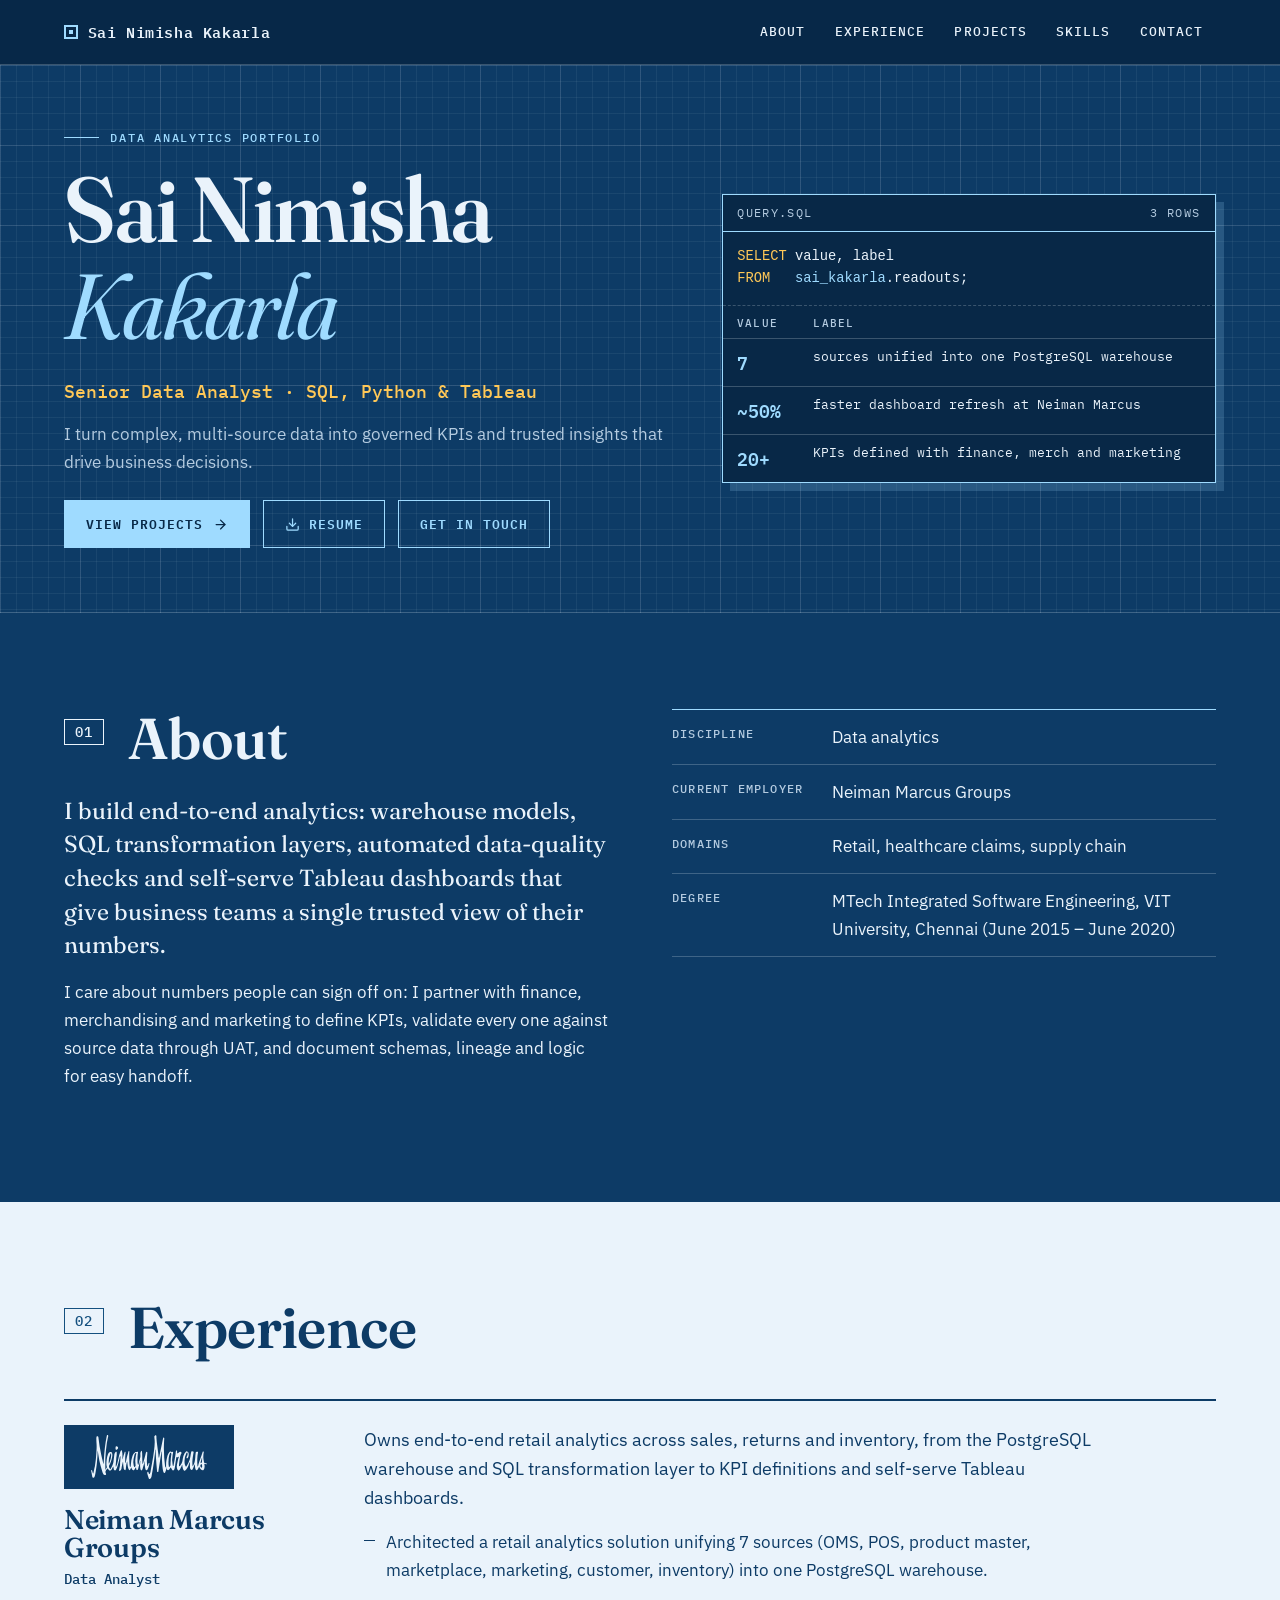
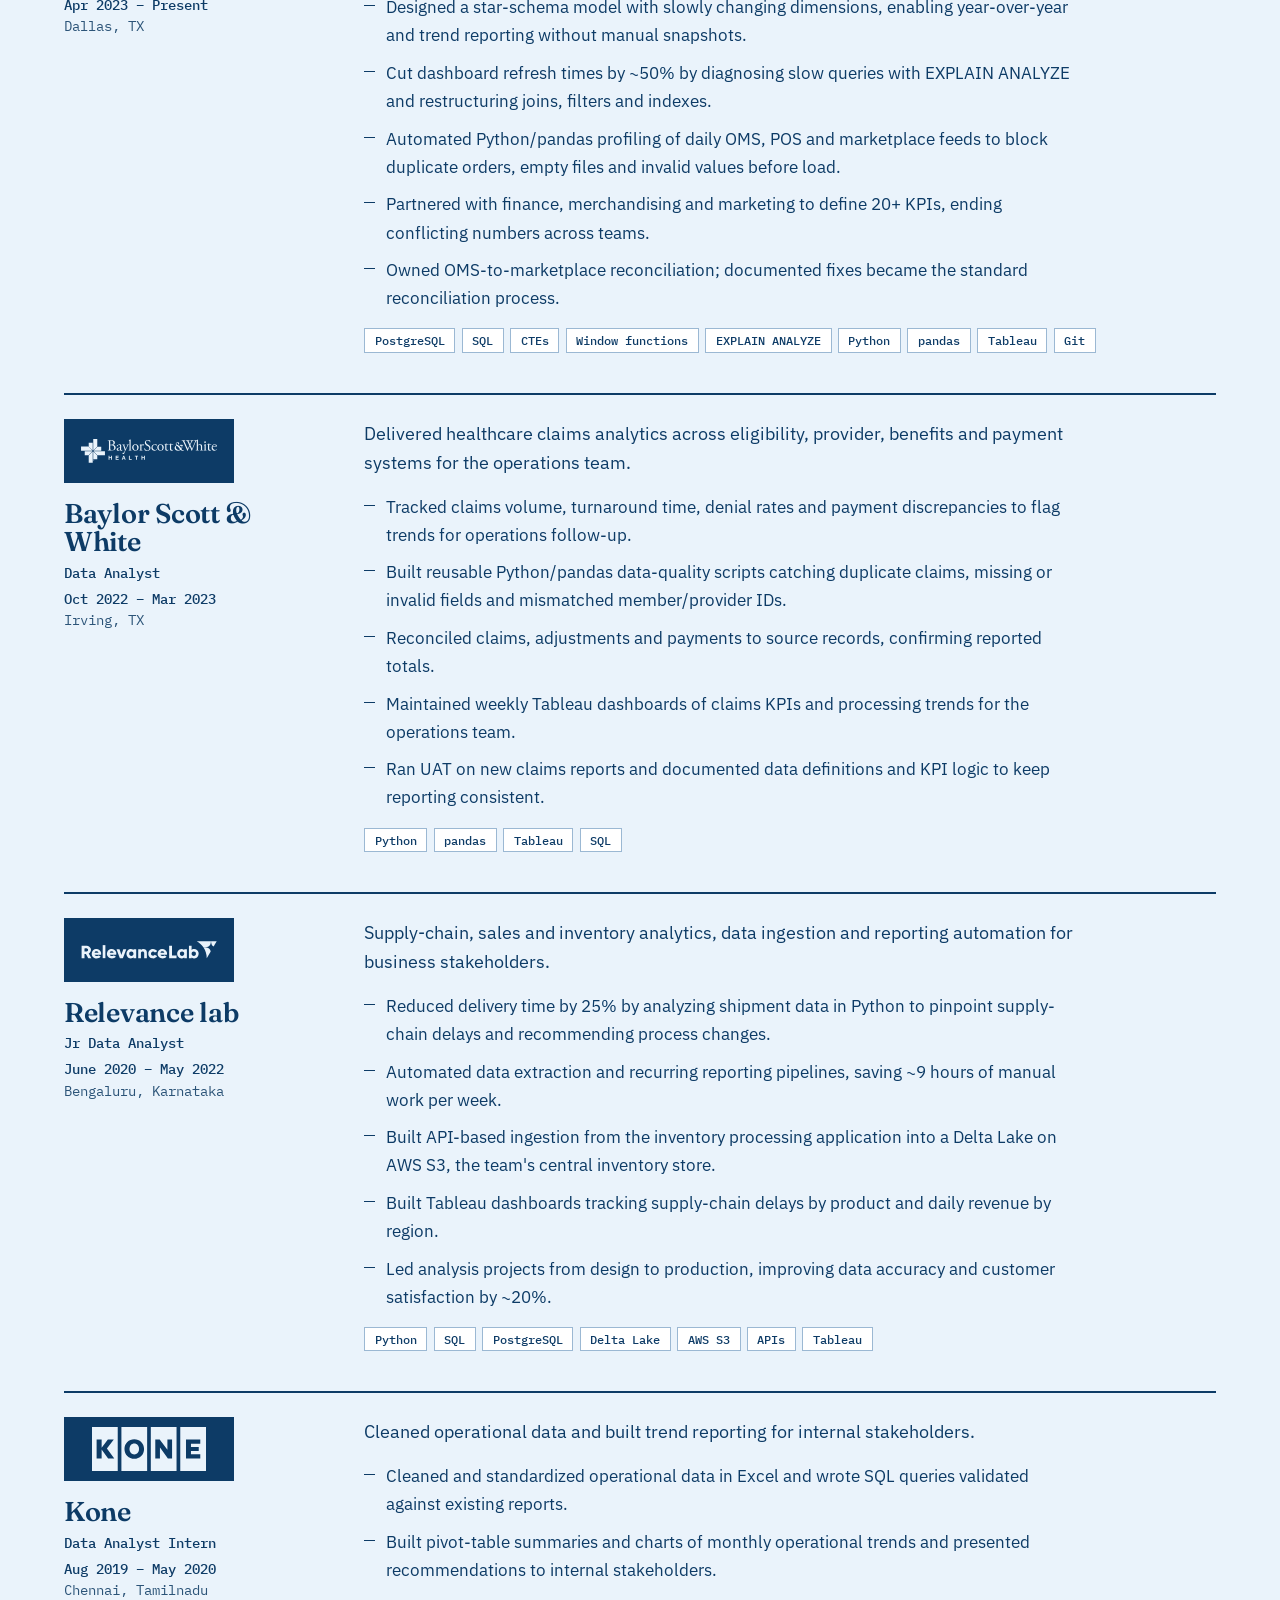
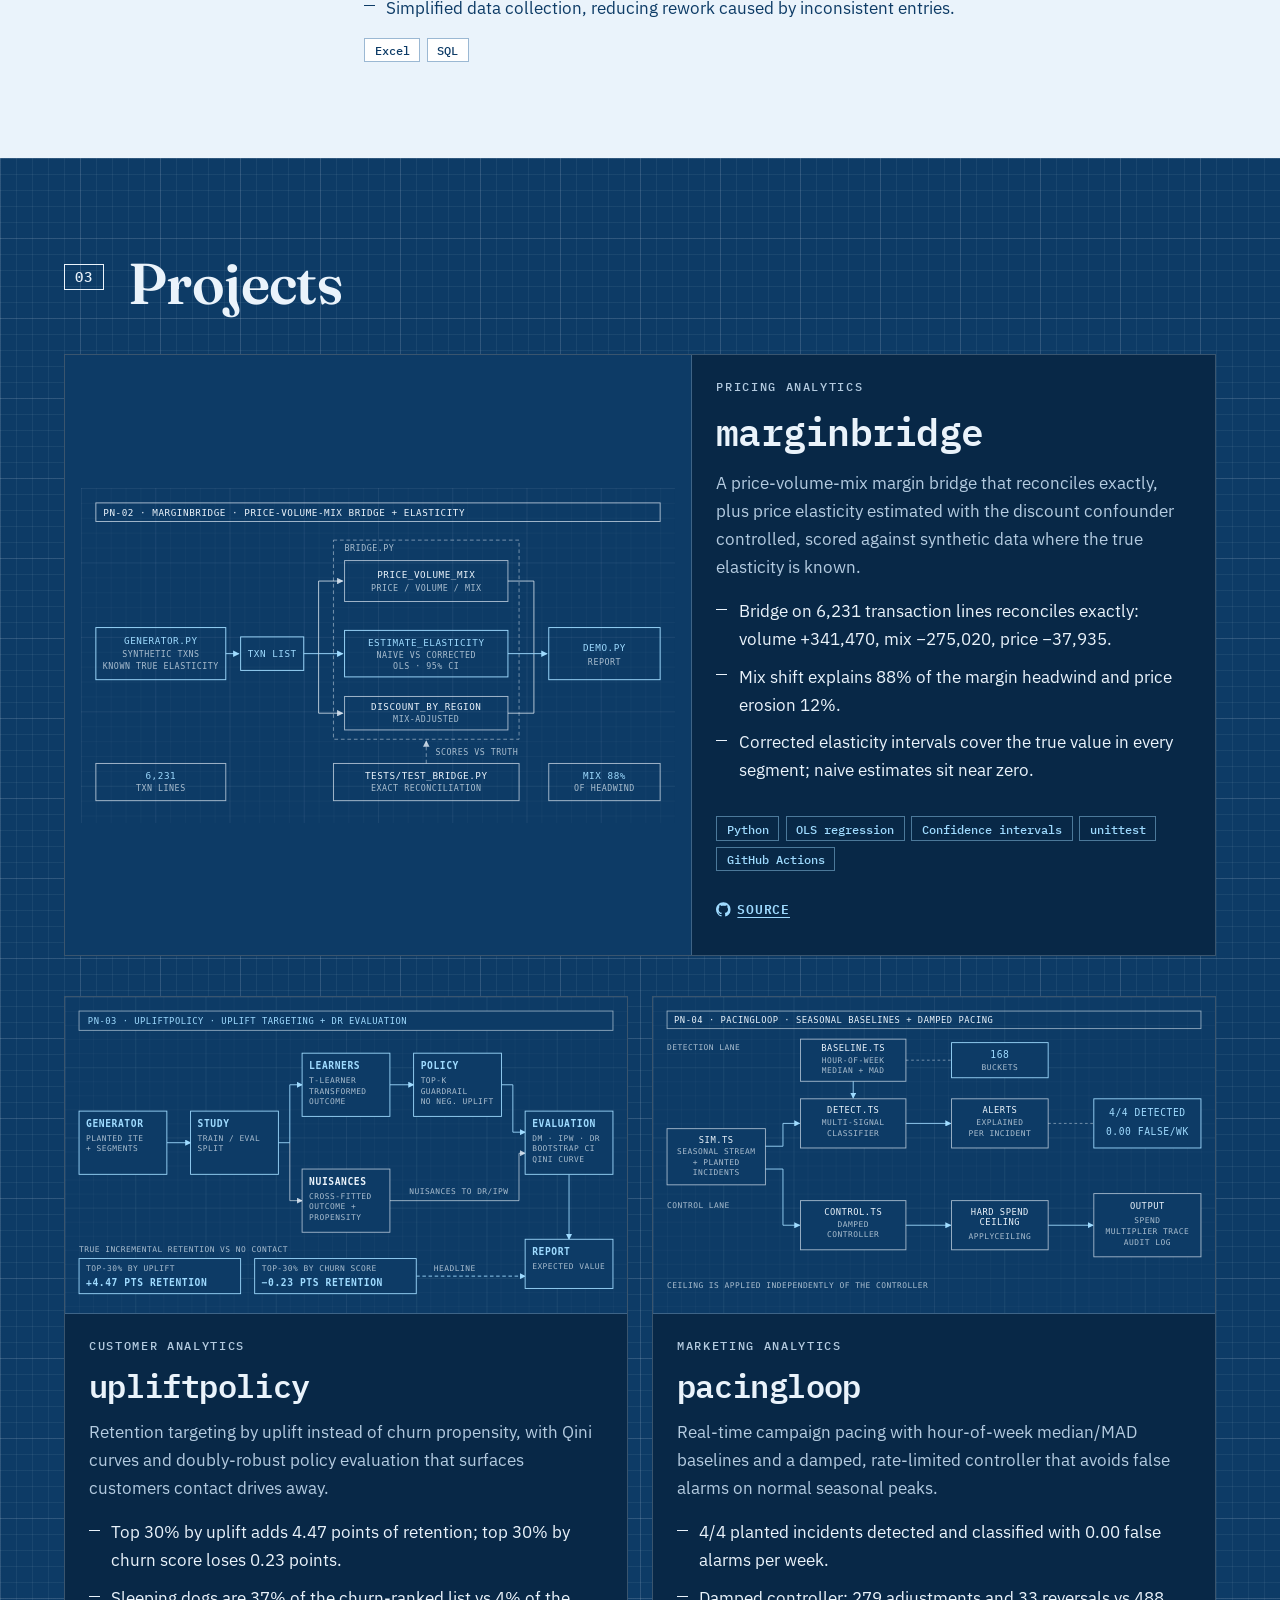
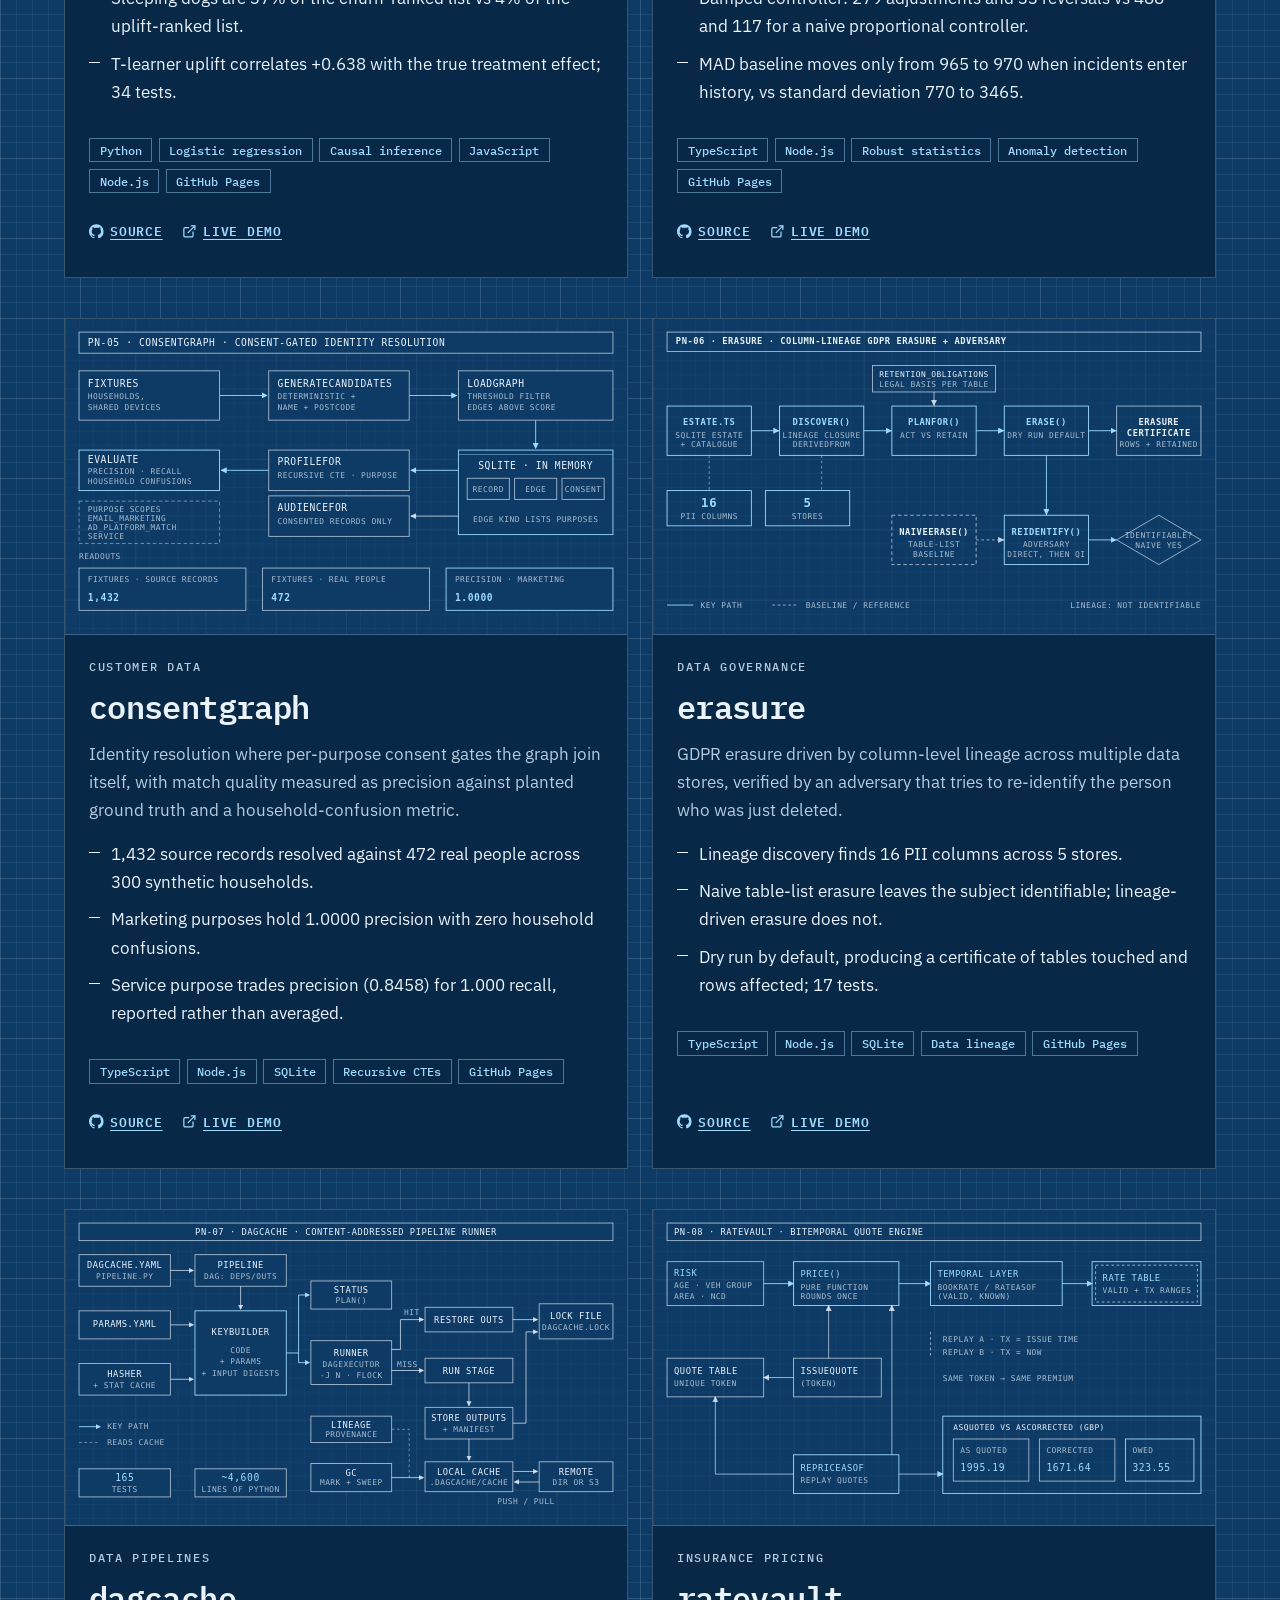
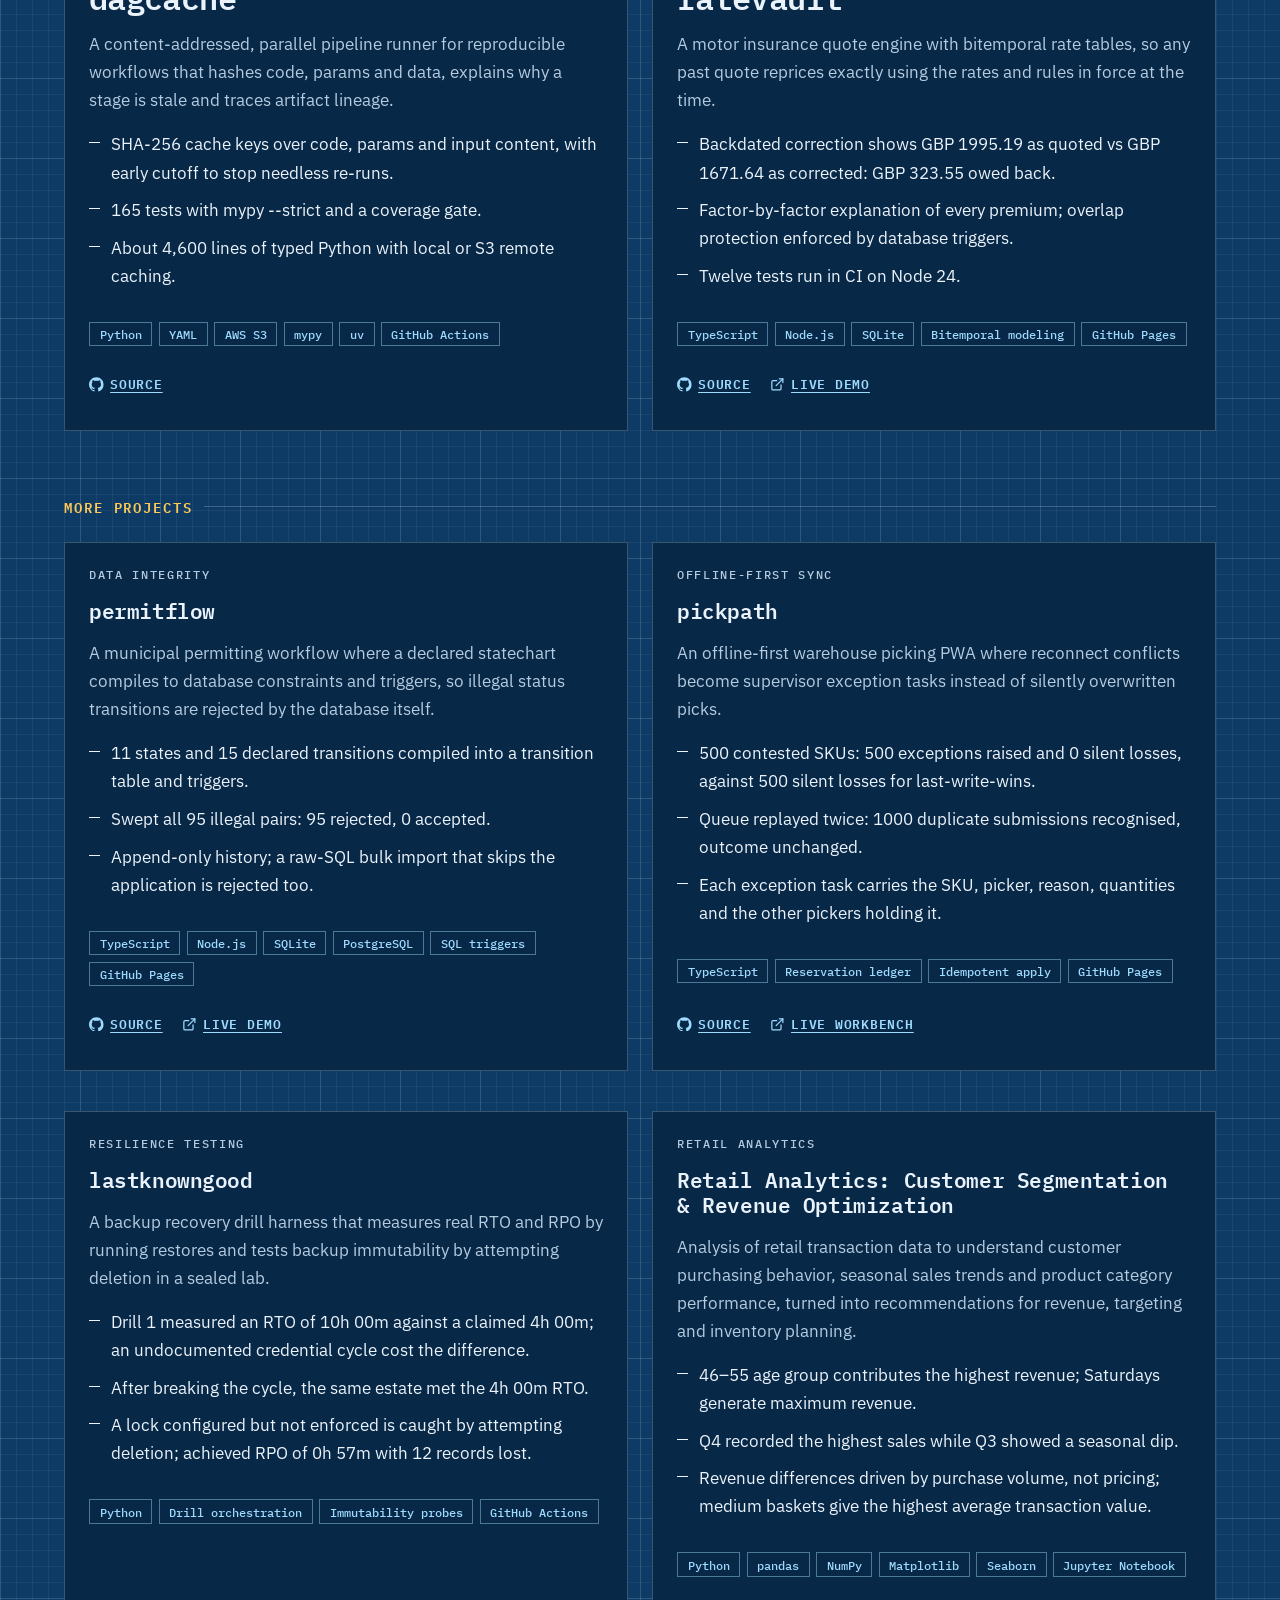
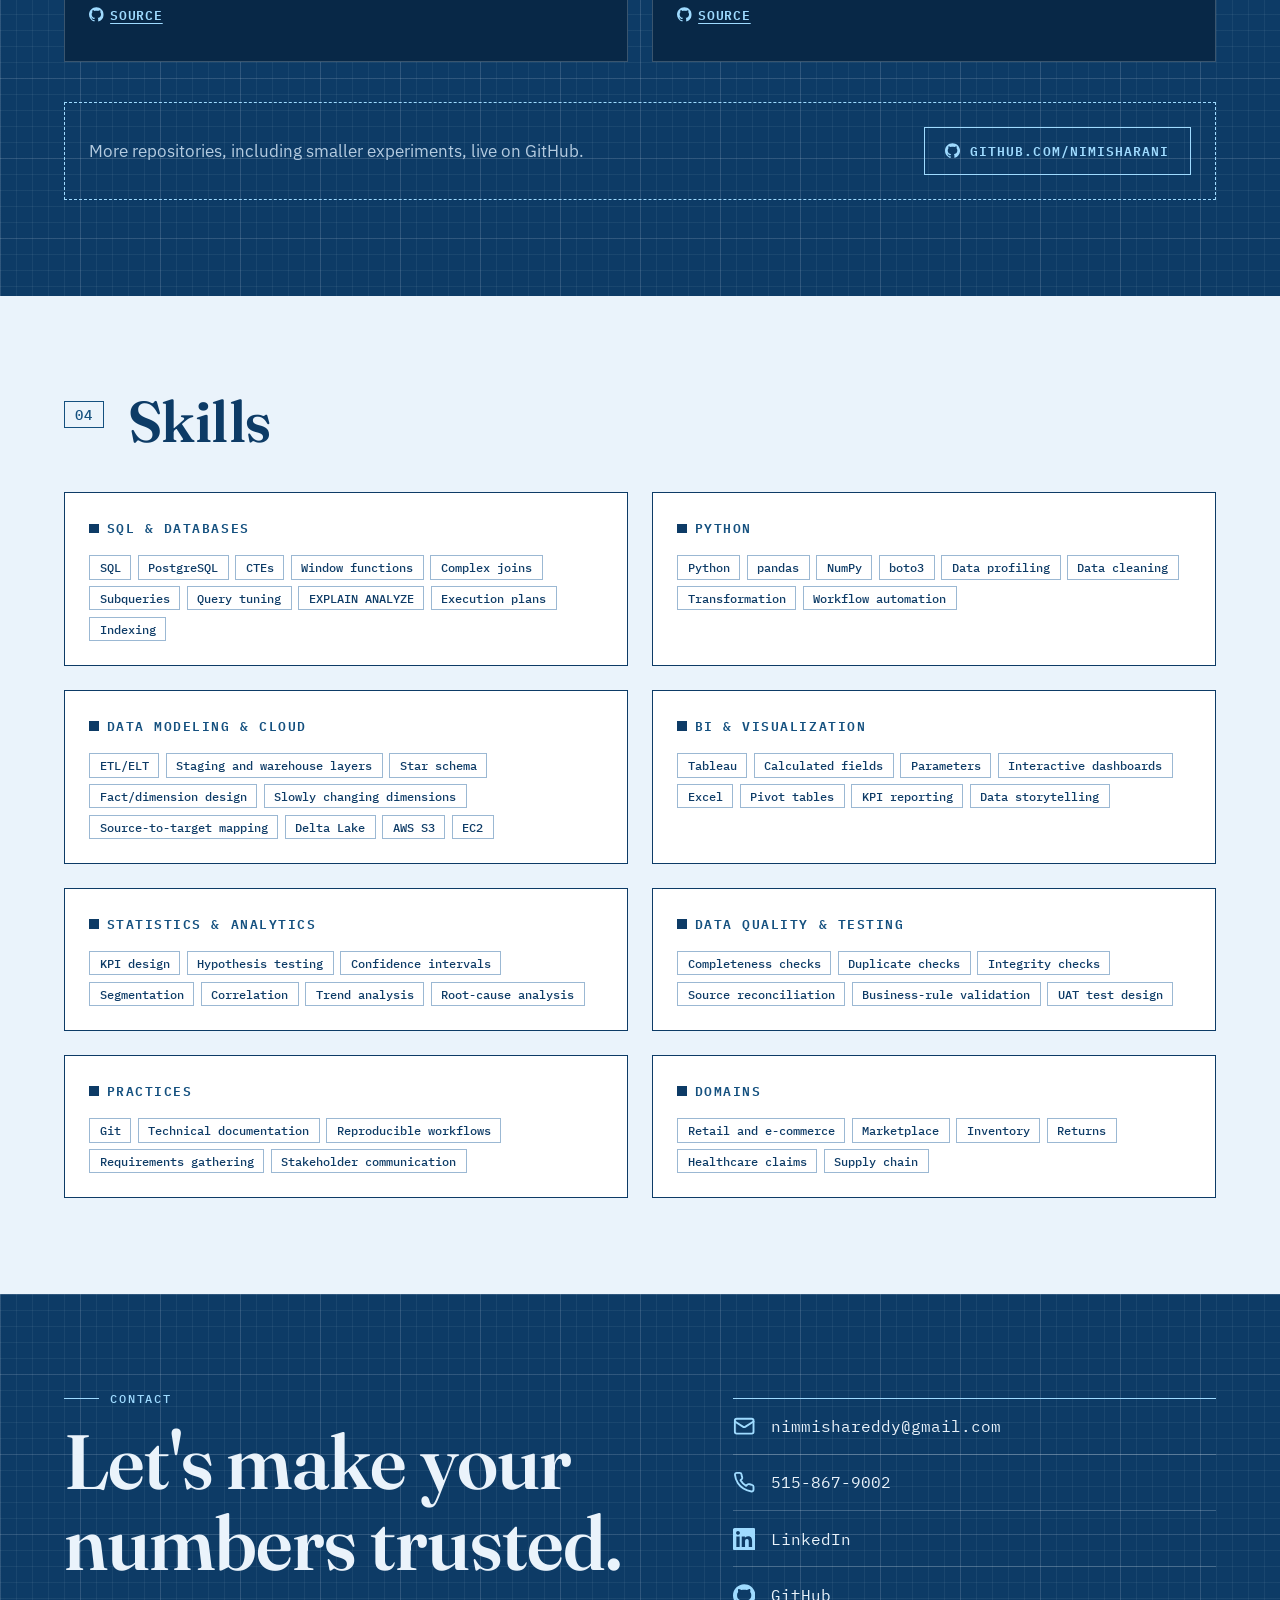
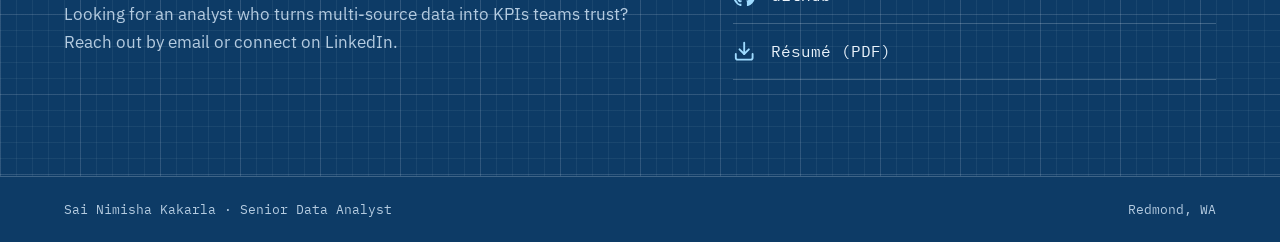
==== commit a91ff95a: "Add company logos to experience section" ====
--- a/index.html
+++ b/index.html
@@ -103,7 +103,7 @@
 
       <article class="role-card">
         <div class="role-meta">
-          <div class="logo" aria-hidden="true">NM</div>
+          <div class="logo"><img src="assets/images/logos/neiman-marcus.svg" alt="Neiman Marcus logo" loading="lazy" decoding="async"></div>
           <h3>Neiman Marcus Groups</h3>
           <p class="dates">Data Analyst</p>
           <p class="dates">Apr 2023 – Present</p>
@@ -126,7 +126,7 @@
 
       <article class="role-card">
         <div class="role-meta">
-          <div class="logo" aria-hidden="true">BSW</div>
+          <div class="logo"><img src="assets/images/logos/baylor-scott-white.svg" alt="Baylor Scott &amp; White Health logo" loading="lazy" decoding="async"></div>
           <h3>Baylor Scott &amp; White</h3>
           <p class="dates">Data Analyst</p>
           <p class="dates">Oct 2022 – Mar 2023</p>
@@ -148,7 +148,7 @@
 
       <article class="role-card">
         <div class="role-meta">
-          <div class="logo" aria-hidden="true">RL</div>
+          <div class="logo"><img src="assets/images/logos/relevance-lab.svg" alt="Relevance Lab logo" loading="lazy" decoding="async"></div>
           <h3>Relevance lab</h3>
           <p class="dates">Jr Data Analyst</p>
           <p class="dates">June 2020 – May 2022</p>
@@ -170,7 +170,7 @@
 
       <article class="role-card">
         <div class="role-meta">
-          <div class="logo" aria-hidden="true">K</div>
+          <div class="logo"><img src="assets/images/logos/kone.svg" alt="KONE logo" loading="lazy" decoding="async"></div>
           <h3>Kone</h3>
           <p class="dates">Data Analyst Intern</p>
           <p class="dates">Aug 2019 – May 2020</p>
--- a/assets/css/style.css
+++ b/assets/css/style.css
@@ -84,6 +84,8 @@
 .role-card{display:grid;grid-template-columns:260px 1fr;gap:var(--s4);padding-top:var(--s3);border-top:2px solid var(--navy)}
 .role-meta .logo{background:#fff;border:1px solid #bcd3e8;height:64px;width:170px;display:flex;align-items:center;justify-content:center;padding:.5rem;margin-bottom:var(--s2)}
 .role-meta .logo{background:var(--navy);border-color:var(--navy);color:var(--cyan);font:600 1.5rem var(--f-mono);letter-spacing:.08em}
+.role-meta .logo{padding:.55rem 1rem}
+.role-meta .logo img{display:block;max-width:100%;max-height:100%;width:auto;height:auto;object-fit:contain}
 .card.last{order:9}
 .more-h{font:600 .85rem var(--f-mono);letter-spacing:.14em;text-transform:uppercase;color:var(--amber);margin:var(--s5) 0 var(--s3);display:flex;gap:.7rem;align-items:center}
 .more-h::after{content:"";flex:1;height:1px;background:var(--line)}
